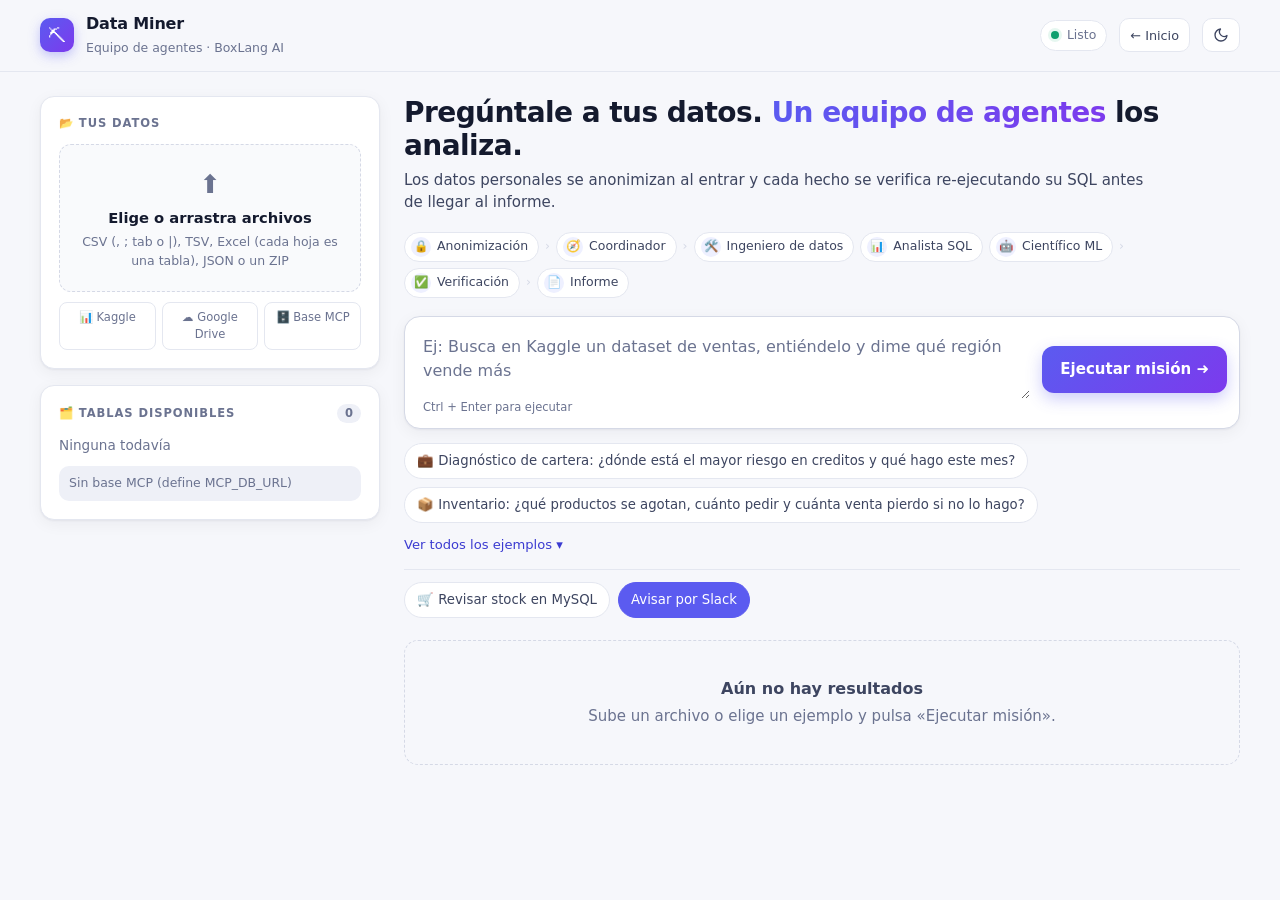
==== data-miner/www/app.html @ e0bf11d0 "Alerta de compras por Slack: tools mysql_* y alerta_stock, boton en la web y tarea diaria" ====
<!doctype html>
<html lang="es">
<head>
<meta charset="utf-8"><meta name="viewport" content="width=device-width,initial-scale=1">
<title>Data Miner · Equipo de agentes</title>
<script>
  // Tema elegido en la landing (o con el botón de aquí); si no hay, sigue al sistema
  (function(){ try { var t = localStorage.getItem('dm-tema'); if (t === 'claro' || t === 'oscuro') document.documentElement.dataset.theme = t; } catch(e){} })();
</script>
<style>
  :root{
    --bg:#f6f7fb;--bg2:#eef0f7;--panel:#ffffff;--panel2:#f9fafc;--line:#e4e7f0;--line2:#d5d9e6;
    --txt:#141a2e;--txt2:#3d4560;--mut:#6b7390;
    --acc:#5b5bf0;--acc2:#7c3aed;--accbg:#eef0ff;--acctx:#3b3bd1;
    --ok:#0f9f6e;--okbg:#e6f7f0;--bad:#d93a3a;--badbg:#fdeceb;--warn:#b7791f;--warnbg:#fdf4e3;
    --priv:#0e7c66;--privbg:#e5f6f1;
    --sh:0 1px 2px rgba(20,26,46,.05),0 4px 16px rgba(20,26,46,.05);
    --r:14px;
  }
  @media (prefers-color-scheme:dark){:root:not([data-theme="claro"]){
    --bg:#0c0f1a;--bg2:#121626;--panel:#151a2b;--panel2:#1a2034;--line:#252c44;--line2:#323a57;
    --txt:#eceff8;--txt2:#c3c9dc;--mut:#8a92ad;
    --acc:#7b7bff;--acc2:#a78bfa;--accbg:#1f2347;--acctx:#b4b6ff;
    --ok:#34d399;--okbg:#0d2e24;--bad:#f87171;--badbg:#3a1618;--warn:#fbbf24;--warnbg:#33270b;
    --priv:#5eead4;--privbg:#0c2b27;
    --sh:0 1px 2px rgba(0,0,0,.3),0 8px 24px rgba(0,0,0,.25);
  }}
  :root[data-theme="oscuro"]{
    --bg:#0c0f1a;--bg2:#121626;--panel:#151a2b;--panel2:#1a2034;--line:#252c44;--line2:#323a57;
    --txt:#eceff8;--txt2:#c3c9dc;--mut:#8a92ad;
    --acc:#7b7bff;--acc2:#a78bfa;--accbg:#1f2347;--acctx:#b4b6ff;
    --ok:#34d399;--okbg:#0d2e24;--bad:#f87171;--badbg:#3a1618;--warn:#fbbf24;--warnbg:#33270b;
    --priv:#5eead4;--privbg:#0c2b27;
    --sh:0 1px 2px rgba(0,0,0,.3),0 8px 24px rgba(0,0,0,.25);
  }
  *{box-sizing:border-box}
  body{margin:0;font:15px/1.5 ui-sans-serif,system-ui,-apple-system,"Segoe UI",Roboto,sans-serif;background:var(--bg);color:var(--txt);-webkit-font-smoothing:antialiased}
  code{font-family:ui-monospace,"Cascadia Code","SF Mono",Consolas,monospace}
  button{font:inherit}

  /* Cabecera */
  header.top{position:sticky;top:0;z-index:5;background:color-mix(in srgb,var(--bg) 85%,transparent);backdrop-filter:blur(10px);border-bottom:1px solid var(--line)}
  header.top .in{max-width:1240px;margin:0 auto;padding:12px 20px;display:flex;align-items:center;gap:12px}
  .logo{width:34px;height:34px;border-radius:10px;display:grid;place-items:center;background:linear-gradient(135deg,var(--acc),var(--acc2));color:#fff;font-size:18px;box-shadow:0 4px 12px rgba(91,91,240,.35)}
  .brand b{display:block;font-size:1rem;letter-spacing:-.01em}
  .brand span{font-size:.78rem;color:var(--mut)}
  .pill{margin-left:auto;display:flex;align-items:center;gap:8px;font-size:.78rem;color:var(--mut);border:1px solid var(--line);background:var(--panel);padding:5px 10px;border-radius:999px}
  .pill i{width:8px;height:8px;border-radius:50%;background:var(--ok);box-shadow:0 0 0 3px var(--okbg)}

  .wrap{max-width:1240px;margin:0 auto;padding:24px 20px 60px;display:grid;grid-template-columns:340px minmax(0,1fr);gap:24px;align-items:start}
  @media (max-width:900px){.wrap{grid-template-columns:1fr;padding:16px}}
  aside{position:sticky;top:76px;display:flex;flex-direction:column;gap:16px}
  @media (max-width:900px){aside{position:static;order:2}}

  .card{background:var(--panel);border:1px solid var(--line);border-radius:var(--r);padding:18px;box-shadow:var(--sh)}
  .card h3{margin:0 0 12px;font-size:.72rem;font-weight:700;text-transform:uppercase;letter-spacing:.08em;color:var(--mut);display:flex;align-items:center;gap:8px}
  .card h3 .n{margin-left:auto;font-weight:600;letter-spacing:0;text-transform:none;color:var(--mut);background:var(--bg2);border-radius:999px;padding:1px 8px}
  .mut{color:var(--mut);font-size:.85rem}

  /* Hero / misión */
  .hero h1{margin:0 0 6px;font-size:1.75rem;line-height:1.2;letter-spacing:-.02em}
  .hero h1 em{font-style:normal;background:linear-gradient(90deg,var(--acc),var(--acc2));-webkit-background-clip:text;background-clip:text;color:transparent}
  .hero p.sub{margin:0 0 18px;color:var(--txt2);max-width:760px}
  .flow{display:flex;flex-wrap:wrap;gap:6px;align-items:center;margin:0 0 18px;padding:0;list-style:none}
  .flow li{display:flex;align-items:center;gap:6px;font-size:.78rem;color:var(--txt2);background:var(--panel);border:1px solid var(--line);border-radius:999px;padding:4px 10px 4px 6px}
  .flow li b{width:20px;height:20px;border-radius:50%;display:grid;place-items:center;background:var(--accbg);font-size:.72rem}
  .flow .sep{border:0;background:none;padding:0;color:var(--line2)}

  .ask{background:var(--panel);border:1px solid var(--line2);border-radius:16px;box-shadow:var(--sh);padding:6px;transition:border-color .15s,box-shadow .15s}
  .ask:focus-within{border-color:var(--acc);box-shadow:0 0 0 4px var(--accbg),var(--sh)}
  .bar{display:flex;gap:6px;align-items:flex-end}
  textarea{flex:1;min-width:0;min-height:76px;padding:12px;border:0;outline:0;background:transparent;color:var(--txt);font:inherit;font-size:1rem;resize:vertical}
  textarea::placeholder{color:var(--mut)}
  #go{margin:6px;padding:12px 18px;border:0;border-radius:12px;background:linear-gradient(135deg,var(--acc),var(--acc2));color:#fff;font-weight:650;cursor:pointer;white-space:nowrap;box-shadow:0 6px 16px rgba(91,91,240,.3);transition:transform .1s,filter .15s}
  #go:hover{filter:brightness(1.07)} #go:active{transform:translateY(1px)}
  #go:disabled{opacity:.6;cursor:wait;filter:none}
  .kbd{font-size:.72rem;color:var(--mut);padding:0 12px 6px}
  @media (max-width:560px){.bar{flex-direction:column;align-items:stretch}}

  .chips{display:flex;flex-wrap:wrap;gap:8px;margin-top:14px}
  .chips button{background:var(--panel);border:1px solid var(--line);color:var(--txt2);padding:7px 12px;border-radius:999px;font-size:.83rem;cursor:pointer;text-align:left;transition:all .15s}
  .chips button:hover{border-color:var(--acc);color:var(--acctx);background:var(--accbg)}
  #ej{max-height:84px;overflow:hidden;transition:max-height .25s}
  #ej.abierto{max-height:800px}
  .more{margin-top:8px;background:none;border:0;color:var(--acctx);font-size:.82rem;cursor:pointer;padding:0}

  /* Subida */
  .up{display:flex;flex-direction:column;align-items:center;gap:4px;text-align:center;padding:20px 12px;border:1.5px dashed var(--line2);border-radius:12px;cursor:pointer;background:var(--panel2);transition:all .15s}
  .up:hover,#drop.over .up{border-color:var(--acc);background:var(--accbg)}
  .up input{display:none}
  .up .ic{font-size:1.6rem}
  .up b{font-size:.92rem}
  .up span{font-size:.78rem;color:var(--mut)}
  .src{display:grid;grid-template-columns:repeat(3,1fr);gap:6px;margin-top:10px}
  .src div{font-size:.72rem;text-align:center;color:var(--mut);border:1px solid var(--line);border-radius:8px;padding:6px 4px;background:var(--panel)}

  /* Tablas */
  #tablas{display:flex;flex-direction:column;gap:6px}
  .tbl{display:flex;align-items:center;gap:10px;padding:8px 10px;border:1px solid var(--line);border-radius:10px;background:var(--panel2);font-size:.82rem}
  .tbl .ti{width:26px;height:26px;flex:none;border-radius:7px;display:grid;place-items:center;background:var(--accbg);font-size:.8rem}
  .tbl .tn{min-width:0;flex:1}
  .tbl b{display:block;color:var(--txt);font-weight:600;overflow:hidden;text-overflow:ellipsis;white-space:nowrap}
  .tbl small{color:var(--mut);font-size:.74rem;display:block;overflow:hidden;text-overflow:ellipsis;white-space:nowrap}
  .tbl .tf{font-variant-numeric:tabular-nums;color:var(--txt2);font-weight:600;font-size:.78rem;white-space:nowrap}
  #mcp{margin-top:10px;font-size:.78rem;padding:8px 10px;border-radius:10px;background:var(--bg2);color:var(--mut);word-break:break-all}

  /* Calidad */
  #calidad{display:flex;flex-direction:column;gap:10px;margin-top:12px}
  #calidad:empty{display:none}
  .q{border:1px solid var(--line);border-radius:12px;padding:12px;background:var(--panel2);font-size:.85rem}
  .qh{display:flex;align-items:center;gap:10px}
  .qh .qn{flex:1;min-width:0} .qh .qn b{display:block;overflow:hidden;text-overflow:ellipsis}
  .qh .qn .mut{font-size:.76rem}
  .ring{width:46px;height:46px;flex:none;border-radius:50%;display:grid;place-items:center}
  .ring span{width:36px;height:36px;border-radius:50%;background:var(--panel2);display:grid;place-items:center;font-weight:700;font-size:.85rem}
  .q ul{margin:10px 0 0;padding:0;list-style:none}
  .q li{margin:6px 0;font-size:.8rem;line-height:1.4}
  .q li i{color:var(--mut);font-style:normal;display:block;margin-top:2px}
  .sev{display:inline-block;font-size:.62rem;font-weight:700;padding:1px 6px;border-radius:5px;margin-right:6px;letter-spacing:.03em;vertical-align:1px}
  .alta{background:var(--badbg);color:var(--bad)} .media{background:var(--warnbg);color:var(--warn)} .baja{background:var(--bg2);color:var(--mut)}
  .anon{margin:8px 0 2px;padding:8px 10px;border-radius:10px;background:var(--privbg);color:var(--priv);font-size:.8rem}
  .anon code{font-size:.78rem;font-weight:600}
  .alerta{margin-top:14px;padding-top:12px;border-top:1px solid var(--line)}
  .alerta-btns{display:flex;flex-wrap:wrap;gap:8px}
  .abtn{background:var(--panel);border:1px solid var(--line);color:var(--txt2);padding:7px 12px;border-radius:999px;font-size:.83rem;cursor:pointer}
  .abtn:hover{border-color:var(--acc);color:var(--acctx);background:var(--accbg)}
  .abtn.pri{background:var(--acc);border-color:var(--acc);color:#fff}
  #salidaAlerta{margin:10px 0 0;padding:10px 12px;border-radius:10px;background:var(--panel2);border:1px solid var(--line);color:var(--txt2);font-size:.8rem;white-space:pre-wrap;max-height:320px;overflow:auto}
  .norm{margin:10px 0 2px;padding:8px 10px;border-radius:10px;background:var(--accbg);color:var(--acctx);font-size:.8rem}
  .norm ul{margin:6px 0 0}.norm li{color:var(--txt2)}

  /* Resultados */
  #out{display:flex;flex-direction:column;gap:16px;margin-top:22px}
  #out:empty{display:none}
  #out{scroll-margin-top:84px}
  .resp-card{background:linear-gradient(135deg,var(--accbg),var(--panel) 70%)}
  .resp{font-size:1.08rem;line-height:1.6;color:var(--txt)}
  .stats{display:grid;grid-template-columns:repeat(4,1fr);gap:10px}
  @media (max-width:640px){.stats{grid-template-columns:repeat(2,1fr)}}
  .stat{background:var(--panel);border:1px solid var(--line);border-radius:12px;padding:12px 14px;box-shadow:var(--sh)}
  .stat b{display:block;font-size:1.5rem;line-height:1.1;font-variant-numeric:tabular-nums}
  .stat span{font-size:.75rem;color:var(--mut)}
  .stat.ok b{color:var(--ok)} .stat.bad b{color:var(--bad)} .stat.it b{color:var(--warn)}

  .hecho{border:1px solid var(--line);border-left:4px solid var(--ok);border-radius:10px;padding:10px 12px;margin:0 0 10px;background:var(--panel2)}
  .hecho.bad{border-left-color:var(--bad)}
  .hecho code{display:block;color:var(--mut);font-size:.76rem;margin-top:8px;white-space:pre-wrap;word-break:break-word;background:var(--bg2);border-radius:8px;padding:8px 10px}
  .interp{border:1px solid var(--line);border-left:4px solid var(--warn);border-radius:10px;padding:10px 12px;margin:0 0 10px;background:var(--panel2)}
  .tag{display:inline-block;font-size:.64rem;font-weight:700;padding:2px 7px;border-radius:6px;margin-right:8px;letter-spacing:.04em;vertical-align:1px}
  .tag.ok{background:var(--okbg);color:var(--ok)} .tag.no{background:var(--badbg);color:var(--bad)} .tag.it{background:var(--warnbg);color:var(--warn)}
  .ejec{border-color:var(--acc)}
  .accion{display:flex;gap:12px;align-items:flex-start;border:1px solid var(--line);border-radius:12px;padding:12px;margin:0 0 10px;background:var(--panel2)}
  .accion .num{flex:none;width:26px;height:26px;border-radius:50%;display:grid;place-items:center;background:var(--acc);color:#fff;font-weight:700;font-size:.8rem}
  .accion .txt{flex:1;min-width:0}.accion .txt p{margin:4px 0 6px;color:var(--mut);font-size:.84rem}
  .accion .tag:not(.ok):not(.no){background:var(--accbg);color:var(--acctx)}
  .accion .usd{flex:none;text-align:right;font-size:1.2rem;font-weight:700;color:var(--acctx);font-variant-numeric:tabular-nums}
  .accion .usd small{display:block;font-size:.66rem;font-weight:400;color:var(--mut)}
  @media (max-width:560px){.accion{flex-wrap:wrap}.accion .usd{width:100%;text-align:left}}

  .trace{max-height:420px;overflow:auto}
  .step{display:flex;gap:12px;padding:8px 0;font-size:.82rem;position:relative}
  .step .ico{width:28px;height:28px;flex:none;border-radius:8px;display:grid;place-items:center;background:var(--bg2);font-size:.85rem;position:relative;z-index:1}
  .step:not(:last-child)::before{content:"";position:absolute;left:13.5px;top:36px;bottom:-8px;width:1px;background:var(--line)}
  .step>div:last-child{min-width:0;flex:1}
  .step code{color:var(--txt2);white-space:pre-wrap;word-break:break-word;font-size:.78rem}
  details summary{cursor:pointer;list-style:none} details summary::-webkit-details-marker{display:none}
  details summary h3{margin:0}
  details summary h3::before{content:"▾";transition:transform .15s}
  details:not([open]) summary h3::before{transform:rotate(-90deg)}
  details[open] summary{margin-bottom:12px}

  .rep-actions{display:flex;flex-wrap:wrap;gap:8px;margin-bottom:12px}
  a.btn{display:inline-flex;align-items:center;gap:6px;padding:8px 14px;border-radius:10px;background:var(--acc);color:#fff;text-decoration:none;font-size:.84rem;font-weight:600}
  a.btn.ghost{background:transparent;color:var(--acctx);border:1px solid var(--line2)}
  iframe{width:100%;height:900px;border:1px solid var(--line);border-radius:12px;background:#fff}

  .msg{display:flex;align-items:center;gap:12px}
  .spin{width:22px;height:22px;flex:none;border-radius:50%;border:3px solid var(--accbg);border-top-color:var(--acc);animation:sp .8s linear infinite}
  @keyframes sp{to{transform:rotate(360deg)}}
  .err{border-color:var(--bad);background:var(--badbg);color:var(--bad)}
  .vacio{text-align:center;padding:36px 18px;color:var(--mut);border:1.5px dashed var(--line2);border-radius:var(--r);margin-top:22px}
  .vacio b{display:block;color:var(--txt2);font-size:1rem;margin-bottom:4px}

  /* Volver a la landing y botón de tema */
  .navbtn{display:grid;place-items:center;height:34px;min-width:34px;padding:0 10px;border-radius:10px;border:1px solid var(--line);background:var(--panel);color:var(--txt2);font-size:.8rem;text-decoration:none;cursor:pointer}
  .navbtn:hover{border-color:var(--acc);color:var(--acctx)}
  .navbtn svg{width:16px;height:16px}
  .navbtn .sol{display:none}
  :root[data-theme="oscuro"] .navbtn .sol{display:block} :root[data-theme="oscuro"] .navbtn .luna{display:none}
  @media (prefers-color-scheme:dark){:root:not([data-theme="claro"]) .navbtn .sol{display:block} :root:not([data-theme="claro"]) .navbtn .luna{display:none}}
  @media (max-width:560px){.navbtn.txt{display:none}}
</style>
</head>
<body>
<header class="top"><div class="in">
  <a href="index.html" style="display:contents;color:inherit;text-decoration:none"><div class="logo">⛏</div>
  <div class="brand"><b>Data Miner</b><span>Equipo de agentes · BoxLang AI</span></div></a>
  <div class="pill"><i></i><span id="estado">Listo</span></div>
  <a class="navbtn txt" href="index.html">← Inicio</a>
  <button class="navbtn" id="tema" type="button" aria-label="Cambiar entre modo claro y oscuro" title="Cambiar tema">
    <svg class="luna" viewBox="0 0 24 24" fill="none" stroke="currentColor" stroke-width="2" stroke-linecap="round" stroke-linejoin="round"><path d="M21 12.8A9 9 0 1 1 11.2 3a7 7 0 0 0 9.8 9.8z"/></svg>
    <svg class="sol" viewBox="0 0 24 24" fill="none" stroke="currentColor" stroke-width="2" stroke-linecap="round"><circle cx="12" cy="12" r="4"/><path d="M12 2v2M12 20v2M4.9 4.9l1.4 1.4M17.7 17.7l1.4 1.4M2 12h2M20 12h2M4.9 19.1l1.4-1.4M17.7 6.3l1.4-1.4"/></svg>
  </button>
</div></header>

<div class="wrap">
  <aside>
    <div class="card" id="drop"><h3>📂 Tus datos</h3>
      <label class="up"><input type="file" id="archivos" multiple accept=".csv,.tsv,.txt,.xlsx,.xlsm,.xls,.json,.zip">
        <span class="ic">⬆️</span><b>Elige o arrastra archivos</b>
        <span>CSV (, ; tab o |), TSV, Excel (cada hoja es una tabla), JSON o un ZIP</span></label>
      <div class="src"><div>📊 Kaggle</div><div>☁️ Google Drive</div><div>🗄️ Base MCP</div></div>
      <div id="calidad"></div>
    </div>
    <div class="card"><h3>🗂️ Tablas disponibles <span class="n" id="ntablas">0</span></h3>
      <div id="tablas" class="mut">Cargando…</div><div id="mcp"></div></div>
  </aside>

  <main>
    <section class="hero">
      <h1>Pregúntale a tus datos. <em>Un equipo de agentes</em> los analiza.</h1>
      <p class="sub">Los datos personales se anonimizan al entrar y cada hecho se verifica re-ejecutando su SQL antes de llegar al informe.</p>
      <ol class="flow">
        <li><b>🔒</b>Anonimización</li><li class="sep">›</li>
        <li><b>🧭</b>Coordinador</li><li class="sep">›</li>
        <li><b>🛠️</b>Ingeniero de datos</li><li><b>📊</b>Analista SQL</li><li><b>🤖</b>Científico ML</li><li class="sep">›</li>
        <li><b>✅</b>Verificación</li><li class="sep">›</li>
        <li><b>📄</b>Informe</li>
      </ol>
      <div class="ask">
        <div class="bar">
          <textarea id="q" placeholder="Ej: Busca en Kaggle un dataset de ventas, entiéndelo y dime qué región vende más"></textarea>
          <button id="go">Ejecutar misión ➜</button>
        </div>
        <div class="kbd">Ctrl + Enter para ejecutar</div>
      </div>
      <div class="chips" id="ej">
        <button>💼 Diagnóstico de cartera: ¿dónde está el mayor riesgo en creditos y qué hago este mes?</button>
        <button>📦 Inventario: ¿qué productos se agotan, cuánto pedir y cuánta venta pierdo si no lo hago?</button>
        <button>📈 Ventas: ¿qué oportunidades y clientes priorizo esta semana y cuánto puedo ganar?</button>
        <button>👥 Clientes: ¿qué segmento compra más y cuáles clientes debo recuperar? Une clientes_sv_clientes y clientes_sv_compras</button>
        <button>Perfila los datos cargados y dame los 3 hallazgos más importantes</button>
        <button>Revisa la calidad de los datos, límpialos y dime cómo recolectarlos mejor</button>
        <button>Propón el esquema SQL para llevar estas tablas a una base de datos</button>
        <button>¿Qué productos se van a agotar y cuánto debo pedir?</button>
        <button>¿Qué oportunidades de venta debo priorizar esta semana?</button>
        <button>¿Qué segmento de clientes compra más? Une clientes_sv_clientes y clientes_sv_compras</button>
        <button>¿Qué departamento tiene más mora en creditos?</button>
        <button>Explora la base de datos MCP y dime qué tablas tiene y qué insight encuentras</button>
        <button>Calcula correlaciones (Pearson y Spearman) y la covarianza de creditos y grafica las más fuertes</button>
        <button>Predice impago con Random Forest y compáralo con regresión logística y un árbol</button>
        <button>Compara regresión lineal, ridge, lasso y polinomial para predecir monto_credito</button>
        <button>Calcula retorno, volatilidad, Sharpe, drawdown y VaR de la tabla precios (columna precio, fecha)</button>
        <button>Descarga https://docs.google.com/spreadsheets/d/TU_ID/edit y resúmelo</button>
      </div>
      <button class="more" id="masEj">Ver todos los ejemplos ▾</button>
      <div class="alerta">
        <div class="alerta-btns">
          <button type="button" class="abtn" id="btnAlertaVer">🛒 Revisar stock en MySQL</button>
          <button type="button" class="abtn pri" id="btnAlerta">Avisar por Slack</button>
        </div>
        <pre id="salidaAlerta" hidden></pre>
      </div>
    </section>
    <div class="vacio" id="vacio"><b>Aún no hay resultados</b>Sube un archivo o elige un ejemplo y pulsa «Ejecutar misión».</div>
    <div id="out"></div>
  </main>
</div>
<script>
document.getElementById('tema').addEventListener('click', () => {
  const r = document.documentElement;
  const oscuroAhora = r.dataset.theme ? r.dataset.theme === 'oscuro' : matchMedia('(prefers-color-scheme: dark)').matches;
  r.dataset.theme = oscuroAhora ? 'claro' : 'oscuro';
  try { localStorage.setItem('dm-tema', r.dataset.theme); } catch (e) {}
});
const $ = s => document.querySelector(s);
const esc = s => String(s ?? '').replace(/[&<>"]/g, c => ({'&':'&amp;','<':'&lt;','>':'&gt;','"':'&quot;'}[c]));
const icono = e => e.sql.startsWith('anonimizar') ? '🔒' : e.sql.startsWith('descarga') ? '📥' : e.sql.startsWith('perfilar') ? '🔬' : /^(ml|entrenar|comparar|predecir)/i.test(e.sql) ? '🤖' : /^stock\./i.test(e.sql) ? '📦' : /^ventas\./i.test(e.sql) ? '🎯' : /^(estad|correl|covar|describ|finanz)/i.test(e.sql) ? '📈' : /^(calidad|limpiar|esquema|fuga|consejos)/i.test(e.sql) ? '🛠️' : e.fuente === 'mcp' ? '🗄️' : '📊';
const icoFuente = f => /mcp/i.test(f) ? '🗄️' : /kaggle/i.test(f) ? '📊' : /drive|google/i.test(f) ? '☁️' : /subida/i.test(f) ? '⬆️' : '📄';
const num = n => typeof n === 'number' ? n.toLocaleString('es') : esc(n);
const estado = t => $('#estado').textContent = t;
let proveedor = '';

let lastMcp = '';
function tablas(d) {
  lastMcp = d.mcp || lastMcp;
  const ts = d.tablas || [];
  $('#ntablas').textContent = ts.length;
  $('#tablas').innerHTML = ts.map(t => `<div class="tbl"><div class="ti">${icoFuente(t.fuente)}</div>
      <div class="tn"><b title="${esc(t.tabla)}">${esc(t.tabla)}</b><small title="${esc(t.fuente)}">${esc(t.fuente)}</small></div>
      <div class="tf">${num(t.filas)} filas</div></div>`).join('') || '<span class="mut">Ninguna todavía</span>';
  $('#mcp').innerHTML = lastMcp ? `🗄️ Base remota vía MCP: <b>${esc(lastMcp)}</b>` : 'Sin base MCP (define MCP_DB_URL)';
}
fetch('api/mision.bxm').then(r => r.json()).then(d => { tablas(d); if (d.provider) { proveedor = 'IA: ' + d.provider; estado(proveedor); } }).catch(() => tablas({}));

function render(d) {
  $('#vacio').style.display = 'none';
  if (d.error) { $('#out').innerHTML = `<div class="card err">⚠️ ${esc(d.error)}</div>`; return; }
  tablas(d);
  const H = d.hechos || [], I = d.interpretaciones || [], E = d.evidencia || [];
  const ver = H.filter(h => h.verificado).length;
  const hechos = H.map(h => `<div class="hecho ${h.verificado ? '' : 'bad'}">
      <span class="tag ${h.verificado ? 'ok' : 'no'}">${h.verificado ? '✓ VERIFICADO' : '✗ NO VERIFICADO'}</span>${esc(h.afirmacion)}
      <code>[${esc(h.origen || 'csv')}] ${esc(h.sql)}${h.verificado ? '' : '\n→ ' + esc(h.nota)}</code></div>`).join('');
  const interp = I.map(i => `<div class="interp"><span class="tag it">INTERPRETACIÓN</span>${esc(i)}</div>`).join('');
  const pasos = E.map(e => `<div class="step"><div class="ico">${icono(e)}</div><div><code>${esc(e.sql)}</code>
      <div class="mut">${e.error ? '⚠️ ' + esc(e.error) : (e.filas !== '' ? e.filas + ' filas' : '')}</div></div></div>`).join('');
  const next = (d.siguientes_preguntas || []).map(q => `<button>${esc(q)}</button>`).join('');
  // Resumen ejecutivo: hasta 3 acciones con su impacto en dólares
  const usd = v => Number(v) > 0 ? '$' + Math.round(Number(v)).toLocaleString('en-US') : '—';
  const A = (d.acciones || []).slice(0, 3), total = A.reduce((s, a) => s + (Number(a.impacto_usd) || 0), 0);
  const ejec = A.length ? `<div class="card ejec"><h3>🎯 Resumen ejecutivo · qué hacer <span class="n">${usd(total)} de impacto estimado</span></h3>
    ${A.map((a, i) => `<div class="accion ${a.verificado ? '' : 'bad'}"><span class="num">${i + 1}</span>
      <div class="txt"><b>${esc(a.accion)}</b><p>${esc(a.calculo || '')}</p>
      <span class="tag ${a.verificado ? 'ok' : 'no'}">${a.verificado ? '✓ CIFRA VERIFICADA' : '✗ CIFRA SIN VERIFICAR'}</span>${a.plazo ? ` <span class="tag">${esc(a.plazo)}</span>` : ''}</div>
      <div class="usd">${usd(a.impacto_usd)}<small>impacto estimado</small></div></div>`).join('')}</div>` : '';
  $('#out').innerHTML = `
    <div class="card resp-card"><h3>💬 Respuesta · ${esc(d.provider)}${d.formato ? " · " + esc(d.formato) : ""}</h3><div class="resp">${esc(d.respuesta)}</div></div>
    ${ejec}
    <div class="stats">
      <div class="stat ok"><b>${ver}</b><span>hechos verificados</span></div>
      <div class="stat ${H.length - ver ? 'bad' : ''}"><b>${H.length - ver}</b><span>no verificados</span></div>
      <div class="stat it"><b>${I.length}</b><span>interpretaciones</span></div>
      <div class="stat"><b>${E.length}</b><span>acciones del equipo</span></div>
    </div>
    ${(d.anonimizacion || []).length ? `<div class="card"><h3>🔒 Privacidad</h3><div class="anon">La IA trabajó con datos anonimizados: ${d.anonimizacion.map(a => `<code>${esc(a.tabla)}.${esc(a.columna)}</code> (${esc(a.tipo)})`).join(', ')}</div></div>` : ''}
    <div class="card"><h3>🧾 Hechos vs interpretaciones</h3>${hechos || '<span class="mut">Sin hechos</span>'}${interp}</div>
    ${(d.graficos || []).length || A.length ? `<div class="card"><h3>📄 Informe ejecutivo${(d.graficos || []).length ? ` con ${d.graficos.length} gráficas` : ''}</h3>
      <div class="rep-actions"><a class="btn" href="api/informe.bxm?descargar=1">⬇️ Descargar informe</a><a class="btn ghost" href="api/informe.bxm" target="_blank">↗ Abrir en otra pestaña</a></div>
      <iframe src="api/informe.bxm?t=${Date.now()}"></iframe></div>` : ''}
    <details class="card"><summary><h3>🧭 Traza del equipo <span class="n">${E.length} acciones</span></h3></summary><div class="trace">${pasos || '<span class="mut">Ninguna</span>'}</div></details>
    ${next ? `<div class="card"><h3>➜ Siguientes pasos</h3><div class="chips" id="next" style="margin:0">${next}</div></div>` : ''}`;
  document.querySelectorAll('#next button').forEach(b => b.onclick = () => { $('#q').value = b.textContent; run(); });
  $('#out').scrollIntoView({ behavior: 'smooth', block: 'start' });
}

function calidad(r) {
  if (r.error) { $('#calidad').innerHTML = `<div class="q err">⚠️ ${esc(r.error)}</div>`; return; }
  const err = (r.errores || []).map(e => `<div class="q err">⚠️ ${esc(e)}</div>`).join('');
  $('#calidad').innerHTML = err + (r.calidad || []).map(c => {
    const o = c.origen || {}, det = [o.formato, o.hoja && 'hoja ' + o.hoja, o.separador && 'separador ' + o.separador, o.comaDecimal && 'coma decimal'].filter(Boolean).join(' · ');
    const col = c.puntaje >= 85 ? 'var(--ok)' : c.puntaje >= 60 ? 'var(--warn)' : 'var(--bad)';
    return `<div class="q"><div class="qh"><div class="ring" style="background:conic-gradient(${col} ${+c.puntaje || 0}%,var(--line) 0)"><span style="color:${col}">${c.puntaje}</span></div>
      <div class="qn"><b>${esc(c.tabla)}</b><span class="mut">${num(c.filas)} filas · calidad ${esc(c.nivel)}${det ? ' · ' + esc(det) : ''}</span></div></div>
      ${(c.anonimizacion || []).length ? `<div class="anon">🔒 Anonimizado antes de que lo vea la IA: ${c.anonimizacion.map(a => `<code>${esc(a.columna)}</code> (${esc(a.tipo)} → ${esc(a.metodo)})`).join(', ')}</div>` : (r.anonimiza ? '<div class="anon">🔒 Sin datos personales detectados</div>' : '')}
      <ul>${c.problemas.slice(0, 6).map(p => `<li><span class="sev ${p.severidad}">${p.severidad.toUpperCase()}</span><b>${esc(p.columna)}</b>: ${esc(p.problema)} — ${esc(p.detalle)}<i>💡 ${esc(p.recomendacion)}</i></li>`).join('')}</ul>
      ${c.problemas.length > 6 ? `<span class="mut">+${c.problemas.length - 6} más</span>` : ''}
      ${c.normalizacion ? `<div class="norm"><b>🧩 Normalización: ${esc(c.normalizacion.nivel)}</b>${c.normalizacion.clave ? ` · clave ${esc(c.normalizacion.clave)}` : ''} · redundancia ${esc(c.normalizacion.redundancia_pct)}%
        ${(c.normalizacion.hallazgos || []).length ? `<ul>${c.normalizacion.hallazgos.slice(0, 4).map(h => `<li><span class="sev media">${esc(h.forma)}</span><b>${esc(h.columna)}</b>: ${esc(h.problema)}</li>`).join('')}</ul>` : ''}</div>` : ''}</div>`;
  }).join('') + (r.partidas || []).map(p => `<div class="q msg">🧩 Parecen la misma tabla partida: <b>${esc((p.tablas || []).join(' + '))}</b> (${esc(p.columnas_en_comun_pct)}% de columnas en común)</div>`).join('');
  tablas({ tablas: r.catalogo, mcp: lastMcp });
  if ((r.tablas || []).length) $('#q').value = `Revisa la calidad de ${r.tablas.join(', ')}, límpialas si hace falta, analízalas y dime cómo recolectar mejor estos datos`;
}
async function subir(files) {
  if (!files.length) return;
  const fd = new FormData(); [...files].forEach(f => fd.append('archivo', f, f.name));
  $('#calidad').innerHTML = '<div class="q msg"><div class="spin"></div>Cargando y revisando calidad…</div>';
  try { calidad(await (await fetch('api/subir.bxm', { method: 'POST', body: fd })).json()); }
  catch (e) { calidad({ error: e.message }); }
}
$('#archivos').onchange = e => subir(e.target.files);
const drop = $('#drop');
['dragover', 'dragenter'].forEach(t => drop.addEventListener(t, e => { e.preventDefault(); drop.classList.add('over'); }));
['dragleave', 'drop'].forEach(t => drop.addEventListener(t, e => { e.preventDefault(); drop.classList.remove('over'); }));
drop.addEventListener('drop', e => subir(e.dataTransfer.files));

async function run() {
  const pedido = $('#q').value.trim(); if (!pedido) return;
  $('#go').disabled = true; estado('Trabajando…');
  $('#vacio').style.display = 'none';
  $('#out').innerHTML = '<div class="card msg"><div class="spin"></div><div><b>El equipo está trabajando…</b><div class="mut">datos → análisis → ML → verificación</div></div></div>';
  try {
    const r = await fetch('api/mision.bxm', { method: 'POST', headers: { 'Content-Type': 'application/json' }, body: JSON.stringify({ pedido }) });
    render(await r.json());
  } catch (e) { render({ error: e.message }); }
  $('#go').disabled = false; estado(proveedor || 'Listo');
}
$('#go').onclick = run;
$('#q').addEventListener('keydown', e => { if (e.key === 'Enter' && (e.ctrlKey || e.metaKey)) run(); });
document.querySelectorAll('#ej button').forEach(b => b.onclick = () => { $('#q').value = b.textContent; $('#q').focus(); });
// Alerta de compras (sin IA): lee MySQL, calcula el pronóstico y, con enviar=1, avisa por Slack
async function alertaStock(enviar) {
  const out = $('#salidaAlerta'); out.hidden = false; out.textContent = 'Calculando…';
  try {
    const r = await (await fetch('api/alerta-stock.bxm' + (enviar ? '?enviar=1' : ''))).json();
    out.textContent = r.ok ? r.texto.replace(/\*/g, '') + (enviar ? '\n\nSlack: ' + (r.slack?.motivo || '') : '') + '\n' + (r.mysql || '')
      : '⚠️ ' + (r.error || 'Error') + '\nConfigura MYSQL_* y SLACK_WEBHOOK_URL en config.local.bat';
  } catch (e) { out.textContent = '⚠️ ' + e.message; }
}
$('#btnAlertaVer').onclick = () => alertaStock(false);
$('#btnAlerta').onclick = () => alertaStock(true);
$('#masEj').onclick = () => { const a = $('#ej').classList.toggle('abierto'); $('#masEj').textContent = a ? 'Ver menos ▴' : 'Ver todos los ejemplos ▾'; };
</script>
</body>
</html>
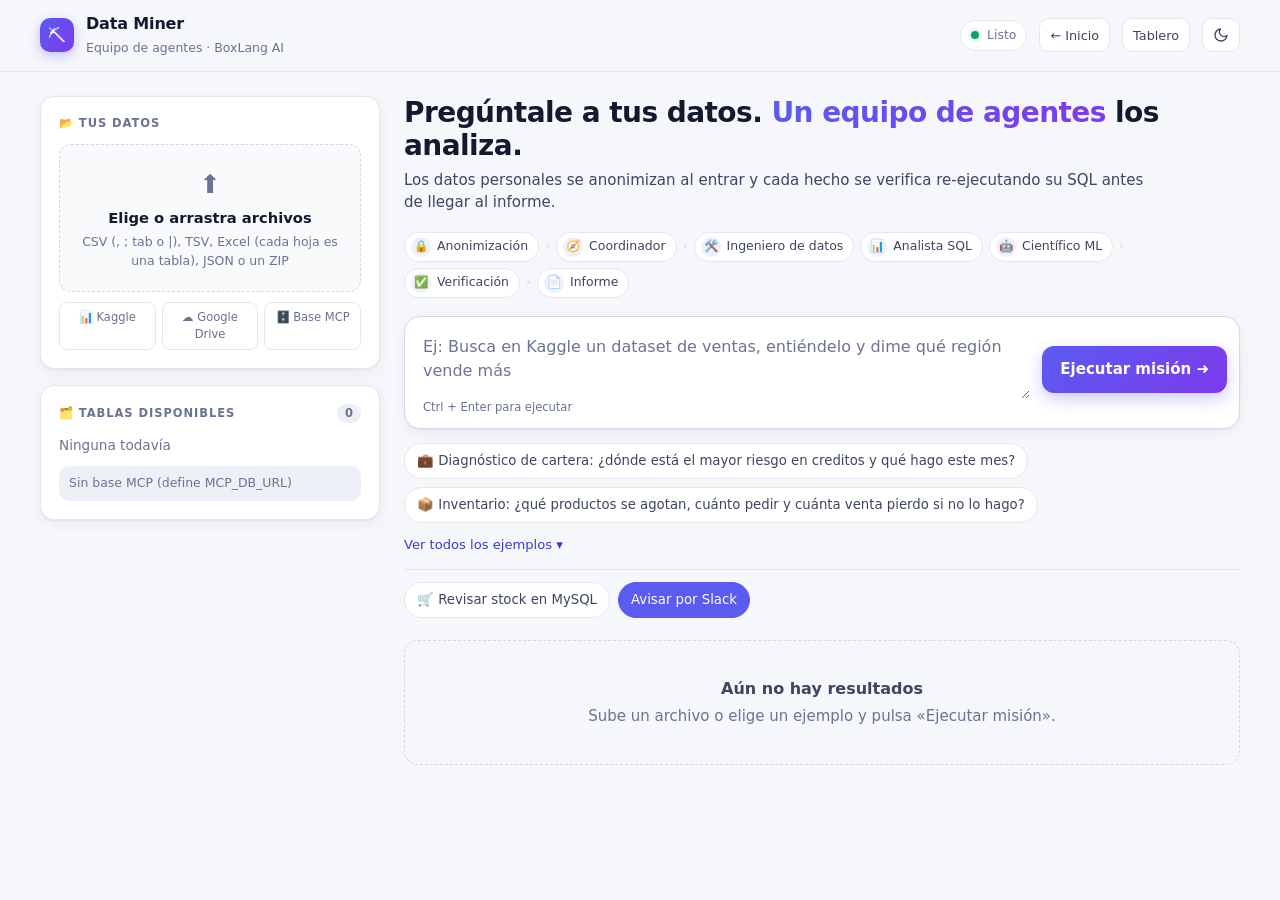
==== commit 032e38d0: "Tablero de inventario conectado a MySQL y al agente (tablero.html)" ====
--- a/data-miner/www/app.html
+++ b/data-miner/www/app.html
@@ -197,6 +197,7 @@
   <div class="brand"><b>Data Miner</b><span>Equipo de agentes · BoxLang AI</span></div></a>
   <div class="pill"><i></i><span id="estado">Listo</span></div>
   <a class="navbtn txt" href="index.html">← Inicio</a>
+  <a class="navbtn txt" href="tablero.html">Tablero</a>
   <button class="navbtn" id="tema" type="button" aria-label="Cambiar entre modo claro y oscuro" title="Cambiar tema">
     <svg class="luna" viewBox="0 0 24 24" fill="none" stroke="currentColor" stroke-width="2" stroke-linecap="round" stroke-linejoin="round"><path d="M21 12.8A9 9 0 1 1 11.2 3a7 7 0 0 0 9.8 9.8z"/></svg>
     <svg class="sol" viewBox="0 0 24 24" fill="none" stroke="currentColor" stroke-width="2" stroke-linecap="round"><circle cx="12" cy="12" r="4"/><path d="M12 2v2M12 20v2M4.9 4.9l1.4 1.4M17.7 17.7l1.4 1.4M2 12h2M20 12h2M4.9 19.1l1.4-1.4M17.7 6.3l1.4-1.4"/></svg>
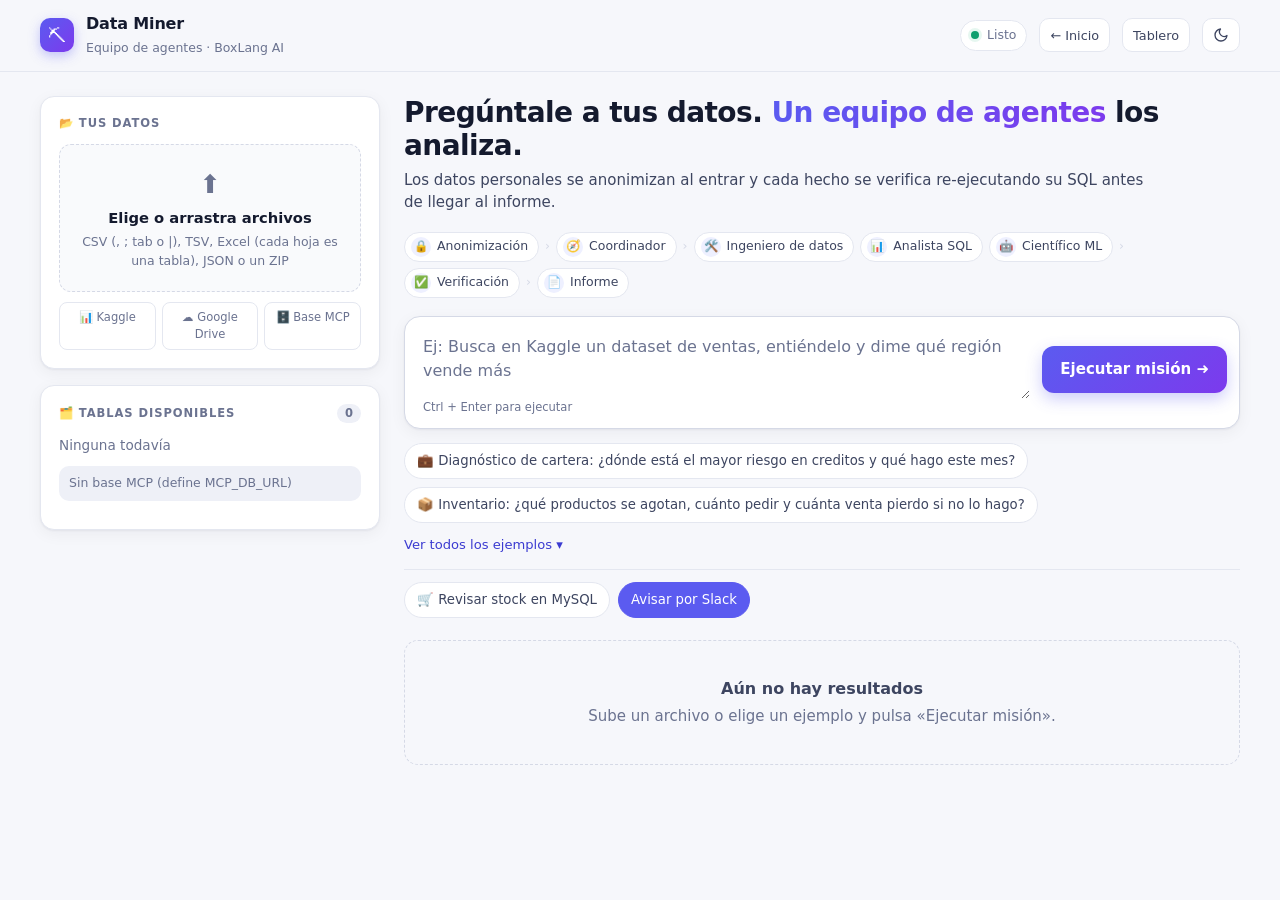
==== commit 4403db2c: "Tablas de ejemplo solo en modo demo; botones para quitarlas o empezar de cero; subir datos nuevos re" ====
--- a/data-miner/www/app.html
+++ b/data-miner/www/app.html
@@ -214,7 +214,7 @@
       <div id="calidad"></div>
     </div>
     <div class="card"><h3>🗂️ Tablas disponibles <span class="n" id="ntablas">0</span></h3>
-      <div id="tablas" class="mut">Cargando…</div><div id="mcp"></div></div>
+      <div id="tablas" class="mut">Cargando…</div><div id="mcp"></div><div id="limpiar" class="alerta-btns" style="margin-top:10px"></div></div>
   </aside>
 
   <main>
@@ -291,6 +291,15 @@
       <div class="tn"><b title="${esc(t.tabla)}">${esc(t.tabla)}</b><small title="${esc(t.fuente)}">${esc(t.fuente)}</small></div>
       <div class="tf">${num(t.filas)} filas</div></div>`).join('') || '<span class="mut">Ninguna todavía</span>';
   $('#mcp').innerHTML = lastMcp ? `🗄️ Base remota vía MCP: <b>${esc(lastMcp)}</b>` : 'Sin base MCP (define MCP_DB_URL)';
+  // Limpiar contexto: quitar las tablas de ejemplo o empezar de cero (tablas + memoria del equipo)
+  const hayEjemplos = ts.some(t => t.ejemplo);
+  $('#limpiar').innerHTML = (hayEjemplos ? '<button type="button" class="abtn" data-l="quitarEjemplos=1">Quitar tablas de ejemplo</button>' : '')
+    + (ts.length ? '<button type="button" class="abtn" data-l="reset=1&ejemplos=0">🧹 Empezar de cero</button>' : '');
+  document.querySelectorAll('#limpiar button').forEach(b => b.onclick = async () => {
+    if (b.dataset.l.startsWith('reset') && !confirm('Se borran todas las tablas cargadas y la memoria del equipo. ¿Seguir?')) return;
+    tablas(await (await fetch('api/mision.bxm?' + b.dataset.l)).json());
+    $('#out').innerHTML = ''; $('#vacio').style.display = '';
+  });
 }
 fetch('api/mision.bxm').then(r => r.json()).then(d => { tablas(d); if (d.provider) { proveedor = 'IA: ' + d.provider; estado(proveedor); } }).catch(() => tablas({}));
 
@@ -313,10 +322,10 @@
   const ejec = A.length ? `<div class="card ejec"><h3>🎯 Resumen ejecutivo · qué hacer <span class="n">${usd(total)} de impacto estimado</span></h3>
     ${A.map((a, i) => `<div class="accion ${a.verificado ? '' : 'bad'}"><span class="num">${i + 1}</span>
       <div class="txt"><b>${esc(a.accion)}</b><p>${esc(a.calculo || '')}</p>
-      <span class="tag ${a.verificado ? 'ok' : 'no'}">${a.verificado ? '✓ CIFRA VERIFICADA' : '✗ CIFRA SIN VERIFICAR'}</span>${a.plazo ? ` <span class="tag">${esc(a.plazo)}</span>` : ''}</div>
+      <span class="tag ${a.verificado ? 'ok' : 'no'}">${a.verificado ? '✓ CIFRA BASE VERIFICADA' : '✗ CIFRA BASE SIN VERIFICAR'}</span>${a.plazo ? ` <span class="tag">${esc(a.plazo)}</span>` : ''}</div>
       <div class="usd">${usd(a.impacto_usd)}<small>impacto estimado</small></div></div>`).join('')}</div>` : '';
   $('#out').innerHTML = `
-    <div class="card resp-card"><h3>💬 Respuesta · ${esc(d.provider)}${d.formato ? " · " + esc(d.formato) : ""}</h3><div class="resp">${esc(d.respuesta)}</div></div>
+    <div class="card resp-card"><h3>💬 Respuesta · ${esc(d.provider)}${d.formato ? " · " + esc(d.formato) : ""}</h3><div class="resp">${esc(d.respuesta)}</div></div>${d.advertencia ? `<div class="card err">⚠️ ${esc(d.advertencia)}</div>` : ''}
     ${ejec}
     <div class="stats">
       <div class="stat ok"><b>${ver}</b><span>hechos verificados</span></div>
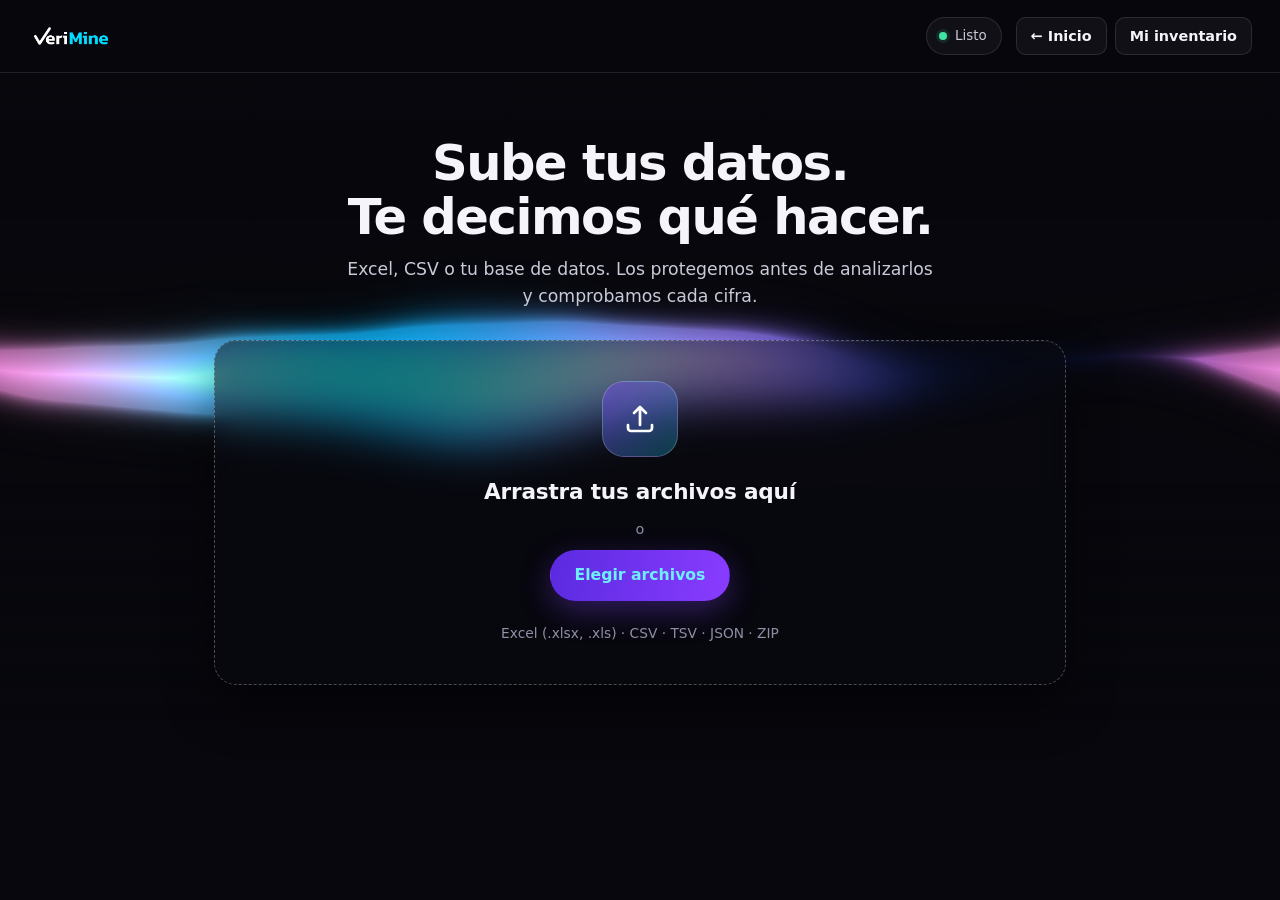
==== commit 69d7544a: "Frontend interno VeriMine: agente en 3 pasos, resultados con placa de sonar y chat con el equipo - a" ====
--- a/data-miner/www/app.html
+++ b/data-miner/www/app.html
@@ -2,404 +2,618 @@
 <html lang="es">
 <head>
 <meta charset="utf-8"><meta name="viewport" content="width=device-width,initial-scale=1">
-<title>Data Miner · Equipo de agentes</title>
-<script>
-  // Tema elegido en la landing (o con el botón de aquí); si no hay, sigue al sistema
-  (function(){ try { var t = localStorage.getItem('dm-tema'); if (t === 'claro' || t === 'oscuro') document.documentElement.dataset.theme = t; } catch(e){} })();
-</script>
+<title>VeriMine · Agente</title>
+<meta name="description" content="Sube tus datos, pregunta en español y recibe decisiones con cada cifra verificada contra su SQL.">
+<link rel="icon" href="img/verimine.png">
+<link rel="stylesheet" href="css/verimine.css">
 <style>
-  :root{
-    --bg:#f6f7fb;--bg2:#eef0f7;--panel:#ffffff;--panel2:#f9fafc;--line:#e4e7f0;--line2:#d5d9e6;
-    --txt:#141a2e;--txt2:#3d4560;--mut:#6b7390;
-    --acc:#5b5bf0;--acc2:#7c3aed;--accbg:#eef0ff;--acctx:#3b3bd1;
-    --ok:#0f9f6e;--okbg:#e6f7f0;--bad:#d93a3a;--badbg:#fdeceb;--warn:#b7791f;--warnbg:#fdf4e3;
-    --priv:#0e7c66;--privbg:#e5f6f1;
-    --sh:0 1px 2px rgba(20,26,46,.05),0 4px 16px rgba(20,26,46,.05);
-    --r:14px;
-  }
-  @media (prefers-color-scheme:dark){:root:not([data-theme="claro"]){
-    --bg:#0c0f1a;--bg2:#121626;--panel:#151a2b;--panel2:#1a2034;--line:#252c44;--line2:#323a57;
-    --txt:#eceff8;--txt2:#c3c9dc;--mut:#8a92ad;
-    --acc:#7b7bff;--acc2:#a78bfa;--accbg:#1f2347;--acctx:#b4b6ff;
-    --ok:#34d399;--okbg:#0d2e24;--bad:#f87171;--badbg:#3a1618;--warn:#fbbf24;--warnbg:#33270b;
-    --priv:#5eead4;--privbg:#0c2b27;
-    --sh:0 1px 2px rgba(0,0,0,.3),0 8px 24px rgba(0,0,0,.25);
-  }}
-  :root[data-theme="oscuro"]{
-    --bg:#0c0f1a;--bg2:#121626;--panel:#151a2b;--panel2:#1a2034;--line:#252c44;--line2:#323a57;
-    --txt:#eceff8;--txt2:#c3c9dc;--mut:#8a92ad;
-    --acc:#7b7bff;--acc2:#a78bfa;--accbg:#1f2347;--acctx:#b4b6ff;
-    --ok:#34d399;--okbg:#0d2e24;--bad:#f87171;--badbg:#3a1618;--warn:#fbbf24;--warnbg:#33270b;
-    --priv:#5eead4;--privbg:#0c2b27;
-    --sh:0 1px 2px rgba(0,0,0,.3),0 8px 24px rgba(0,0,0,.25);
-  }
-  *{box-sizing:border-box}
-  body{margin:0;font:15px/1.5 ui-sans-serif,system-ui,-apple-system,"Segoe UI",Roboto,sans-serif;background:var(--bg);color:var(--txt);-webkit-font-smoothing:antialiased}
-  code{font-family:ui-monospace,"Cascadia Code","SF Mono",Consolas,monospace}
-  button{font:inherit}
-
-  /* Cabecera */
-  header.top{position:sticky;top:0;z-index:5;background:color-mix(in srgb,var(--bg) 85%,transparent);backdrop-filter:blur(10px);border-bottom:1px solid var(--line)}
-  header.top .in{max-width:1240px;margin:0 auto;padding:12px 20px;display:flex;align-items:center;gap:12px}
-  .logo{width:34px;height:34px;border-radius:10px;display:grid;place-items:center;background:linear-gradient(135deg,var(--acc),var(--acc2));color:#fff;font-size:18px;box-shadow:0 4px 12px rgba(91,91,240,.35)}
-  .brand b{display:block;font-size:1rem;letter-spacing:-.01em}
-  .brand span{font-size:.78rem;color:var(--mut)}
-  .pill{margin-left:auto;display:flex;align-items:center;gap:8px;font-size:.78rem;color:var(--mut);border:1px solid var(--line);background:var(--panel);padding:5px 10px;border-radius:999px}
-  .pill i{width:8px;height:8px;border-radius:50%;background:var(--ok);box-shadow:0 0 0 3px var(--okbg)}
-
-  .wrap{max-width:1240px;margin:0 auto;padding:24px 20px 60px;display:grid;grid-template-columns:340px minmax(0,1fr);gap:24px;align-items:start}
-  @media (max-width:900px){.wrap{grid-template-columns:1fr;padding:16px}}
-  aside{position:sticky;top:76px;display:flex;flex-direction:column;gap:16px}
-  @media (max-width:900px){aside{position:static;order:2}}
-
-  .card{background:var(--panel);border:1px solid var(--line);border-radius:var(--r);padding:18px;box-shadow:var(--sh)}
-  .card h3{margin:0 0 12px;font-size:.72rem;font-weight:700;text-transform:uppercase;letter-spacing:.08em;color:var(--mut);display:flex;align-items:center;gap:8px}
-  .card h3 .n{margin-left:auto;font-weight:600;letter-spacing:0;text-transform:none;color:var(--mut);background:var(--bg2);border-radius:999px;padding:1px 8px}
-  .mut{color:var(--mut);font-size:.85rem}
-
-  /* Hero / misión */
-  .hero h1{margin:0 0 6px;font-size:1.75rem;line-height:1.2;letter-spacing:-.02em}
-  .hero h1 em{font-style:normal;background:linear-gradient(90deg,var(--acc),var(--acc2));-webkit-background-clip:text;background-clip:text;color:transparent}
-  .hero p.sub{margin:0 0 18px;color:var(--txt2);max-width:760px}
-  .flow{display:flex;flex-wrap:wrap;gap:6px;align-items:center;margin:0 0 18px;padding:0;list-style:none}
-  .flow li{display:flex;align-items:center;gap:6px;font-size:.78rem;color:var(--txt2);background:var(--panel);border:1px solid var(--line);border-radius:999px;padding:4px 10px 4px 6px}
-  .flow li b{width:20px;height:20px;border-radius:50%;display:grid;place-items:center;background:var(--accbg);font-size:.72rem}
-  .flow .sep{border:0;background:none;padding:0;color:var(--line2)}
-
-  .ask{background:var(--panel);border:1px solid var(--line2);border-radius:16px;box-shadow:var(--sh);padding:6px;transition:border-color .15s,box-shadow .15s}
-  .ask:focus-within{border-color:var(--acc);box-shadow:0 0 0 4px var(--accbg),var(--sh)}
-  .bar{display:flex;gap:6px;align-items:flex-end}
-  textarea{flex:1;min-width:0;min-height:76px;padding:12px;border:0;outline:0;background:transparent;color:var(--txt);font:inherit;font-size:1rem;resize:vertical}
-  textarea::placeholder{color:var(--mut)}
-  #go{margin:6px;padding:12px 18px;border:0;border-radius:12px;background:linear-gradient(135deg,var(--acc),var(--acc2));color:#fff;font-weight:650;cursor:pointer;white-space:nowrap;box-shadow:0 6px 16px rgba(91,91,240,.3);transition:transform .1s,filter .15s}
-  #go:hover{filter:brightness(1.07)} #go:active{transform:translateY(1px)}
-  #go:disabled{opacity:.6;cursor:wait;filter:none}
-  .kbd{font-size:.72rem;color:var(--mut);padding:0 12px 6px}
-  @media (max-width:560px){.bar{flex-direction:column;align-items:stretch}}
-
-  .chips{display:flex;flex-wrap:wrap;gap:8px;margin-top:14px}
-  .chips button{background:var(--panel);border:1px solid var(--line);color:var(--txt2);padding:7px 12px;border-radius:999px;font-size:.83rem;cursor:pointer;text-align:left;transition:all .15s}
-  .chips button:hover{border-color:var(--acc);color:var(--acctx);background:var(--accbg)}
-  #ej{max-height:84px;overflow:hidden;transition:max-height .25s}
-  #ej.abierto{max-height:800px}
-  .more{margin-top:8px;background:none;border:0;color:var(--acctx);font-size:.82rem;cursor:pointer;padding:0}
-
-  /* Subida */
-  .up{display:flex;flex-direction:column;align-items:center;gap:4px;text-align:center;padding:20px 12px;border:1.5px dashed var(--line2);border-radius:12px;cursor:pointer;background:var(--panel2);transition:all .15s}
-  .up:hover,#drop.over .up{border-color:var(--acc);background:var(--accbg)}
-  .up input{display:none}
-  .up .ic{font-size:1.6rem}
-  .up b{font-size:.92rem}
-  .up span{font-size:.78rem;color:var(--mut)}
-  .src{display:grid;grid-template-columns:repeat(3,1fr);gap:6px;margin-top:10px}
-  .src div{font-size:.72rem;text-align:center;color:var(--mut);border:1px solid var(--line);border-radius:8px;padding:6px 4px;background:var(--panel)}
-
-  /* Tablas */
-  #tablas{display:flex;flex-direction:column;gap:6px}
-  .tbl{display:flex;align-items:center;gap:10px;padding:8px 10px;border:1px solid var(--line);border-radius:10px;background:var(--panel2);font-size:.82rem}
-  .tbl .ti{width:26px;height:26px;flex:none;border-radius:7px;display:grid;place-items:center;background:var(--accbg);font-size:.8rem}
-  .tbl .tn{min-width:0;flex:1}
-  .tbl b{display:block;color:var(--txt);font-weight:600;overflow:hidden;text-overflow:ellipsis;white-space:nowrap}
-  .tbl small{color:var(--mut);font-size:.74rem;display:block;overflow:hidden;text-overflow:ellipsis;white-space:nowrap}
-  .tbl .tf{font-variant-numeric:tabular-nums;color:var(--txt2);font-weight:600;font-size:.78rem;white-space:nowrap}
-  #mcp{margin-top:10px;font-size:.78rem;padding:8px 10px;border-radius:10px;background:var(--bg2);color:var(--mut);word-break:break-all}
-
-  /* Calidad */
-  #calidad{display:flex;flex-direction:column;gap:10px;margin-top:12px}
-  #calidad:empty{display:none}
-  .q{border:1px solid var(--line);border-radius:12px;padding:12px;background:var(--panel2);font-size:.85rem}
-  .qh{display:flex;align-items:center;gap:10px}
-  .qh .qn{flex:1;min-width:0} .qh .qn b{display:block;overflow:hidden;text-overflow:ellipsis}
-  .qh .qn .mut{font-size:.76rem}
-  .ring{width:46px;height:46px;flex:none;border-radius:50%;display:grid;place-items:center}
-  .ring span{width:36px;height:36px;border-radius:50%;background:var(--panel2);display:grid;place-items:center;font-weight:700;font-size:.85rem}
-  .q ul{margin:10px 0 0;padding:0;list-style:none}
-  .q li{margin:6px 0;font-size:.8rem;line-height:1.4}
-  .q li i{color:var(--mut);font-style:normal;display:block;margin-top:2px}
-  .sev{display:inline-block;font-size:.62rem;font-weight:700;padding:1px 6px;border-radius:5px;margin-right:6px;letter-spacing:.03em;vertical-align:1px}
-  .alta{background:var(--badbg);color:var(--bad)} .media{background:var(--warnbg);color:var(--warn)} .baja{background:var(--bg2);color:var(--mut)}
-  .anon{margin:8px 0 2px;padding:8px 10px;border-radius:10px;background:var(--privbg);color:var(--priv);font-size:.8rem}
-  .anon code{font-size:.78rem;font-weight:600}
-  .alerta{margin-top:14px;padding-top:12px;border-top:1px solid var(--line)}
-  .alerta-btns{display:flex;flex-wrap:wrap;gap:8px}
-  .abtn{background:var(--panel);border:1px solid var(--line);color:var(--txt2);padding:7px 12px;border-radius:999px;font-size:.83rem;cursor:pointer}
-  .abtn:hover{border-color:var(--acc);color:var(--acctx);background:var(--accbg)}
-  .abtn.pri{background:var(--acc);border-color:var(--acc);color:#fff}
-  #salidaAlerta{margin:10px 0 0;padding:10px 12px;border-radius:10px;background:var(--panel2);border:1px solid var(--line);color:var(--txt2);font-size:.8rem;white-space:pre-wrap;max-height:320px;overflow:auto}
-  .norm{margin:10px 0 2px;padding:8px 10px;border-radius:10px;background:var(--accbg);color:var(--acctx);font-size:.8rem}
-  .norm ul{margin:6px 0 0}.norm li{color:var(--txt2)}
-
-  /* Resultados */
-  #out{display:flex;flex-direction:column;gap:16px;margin-top:22px}
-  #out:empty{display:none}
-  #out{scroll-margin-top:84px}
-  .resp-card{background:linear-gradient(135deg,var(--accbg),var(--panel) 70%)}
-  .resp{font-size:1.08rem;line-height:1.6;color:var(--txt)}
-  .stats{display:grid;grid-template-columns:repeat(4,1fr);gap:10px}
-  @media (max-width:640px){.stats{grid-template-columns:repeat(2,1fr)}}
-  .stat{background:var(--panel);border:1px solid var(--line);border-radius:12px;padding:12px 14px;box-shadow:var(--sh)}
-  .stat b{display:block;font-size:1.5rem;line-height:1.1;font-variant-numeric:tabular-nums}
-  .stat span{font-size:.75rem;color:var(--mut)}
-  .stat.ok b{color:var(--ok)} .stat.bad b{color:var(--bad)} .stat.it b{color:var(--warn)}
-
-  .hecho{border:1px solid var(--line);border-left:4px solid var(--ok);border-radius:10px;padding:10px 12px;margin:0 0 10px;background:var(--panel2)}
-  .hecho.bad{border-left-color:var(--bad)}
-  .hecho code{display:block;color:var(--mut);font-size:.76rem;margin-top:8px;white-space:pre-wrap;word-break:break-word;background:var(--bg2);border-radius:8px;padding:8px 10px}
-  .interp{border:1px solid var(--line);border-left:4px solid var(--warn);border-radius:10px;padding:10px 12px;margin:0 0 10px;background:var(--panel2)}
-  .tag{display:inline-block;font-size:.64rem;font-weight:700;padding:2px 7px;border-radius:6px;margin-right:8px;letter-spacing:.04em;vertical-align:1px}
-  .tag.ok{background:var(--okbg);color:var(--ok)} .tag.no{background:var(--badbg);color:var(--bad)} .tag.it{background:var(--warnbg);color:var(--warn)}
-  .ejec{border-color:var(--acc)}
-  .accion{display:flex;gap:12px;align-items:flex-start;border:1px solid var(--line);border-radius:12px;padding:12px;margin:0 0 10px;background:var(--panel2)}
-  .accion .num{flex:none;width:26px;height:26px;border-radius:50%;display:grid;place-items:center;background:var(--acc);color:#fff;font-weight:700;font-size:.8rem}
-  .accion .txt{flex:1;min-width:0}.accion .txt p{margin:4px 0 6px;color:var(--mut);font-size:.84rem}
-  .accion .tag:not(.ok):not(.no){background:var(--accbg);color:var(--acctx)}
-  .accion .usd{flex:none;text-align:right;font-size:1.2rem;font-weight:700;color:var(--acctx);font-variant-numeric:tabular-nums}
-  .accion .usd small{display:block;font-size:.66rem;font-weight:400;color:var(--mut)}
-  @media (max-width:560px){.accion{flex-wrap:wrap}.accion .usd{width:100%;text-align:left}}
-
-  .trace{max-height:420px;overflow:auto}
-  .step{display:flex;gap:12px;padding:8px 0;font-size:.82rem;position:relative}
-  .step .ico{width:28px;height:28px;flex:none;border-radius:8px;display:grid;place-items:center;background:var(--bg2);font-size:.85rem;position:relative;z-index:1}
-  .step:not(:last-child)::before{content:"";position:absolute;left:13.5px;top:36px;bottom:-8px;width:1px;background:var(--line)}
-  .step>div:last-child{min-width:0;flex:1}
-  .step code{color:var(--txt2);white-space:pre-wrap;word-break:break-word;font-size:.78rem}
-  details summary{cursor:pointer;list-style:none} details summary::-webkit-details-marker{display:none}
-  details summary h3{margin:0}
-  details summary h3::before{content:"▾";transition:transform .15s}
-  details:not([open]) summary h3::before{transform:rotate(-90deg)}
-  details[open] summary{margin-bottom:12px}
-
-  .rep-actions{display:flex;flex-wrap:wrap;gap:8px;margin-bottom:12px}
-  a.btn{display:inline-flex;align-items:center;gap:6px;padding:8px 14px;border-radius:10px;background:var(--acc);color:#fff;text-decoration:none;font-size:.84rem;font-weight:600}
-  a.btn.ghost{background:transparent;color:var(--acctx);border:1px solid var(--line2)}
-  iframe{width:100%;height:900px;border:1px solid var(--line);border-radius:12px;background:#fff}
-
-  .msg{display:flex;align-items:center;gap:12px}
-  .spin{width:22px;height:22px;flex:none;border-radius:50%;border:3px solid var(--accbg);border-top-color:var(--acc);animation:sp .8s linear infinite}
-  @keyframes sp{to{transform:rotate(360deg)}}
-  .err{border-color:var(--bad);background:var(--badbg);color:var(--bad)}
-  .vacio{text-align:center;padding:36px 18px;color:var(--mut);border:1.5px dashed var(--line2);border-radius:var(--r);margin-top:22px}
-  .vacio b{display:block;color:var(--txt2);font-size:1rem;margin-bottom:4px}
-
-  /* Volver a la landing y botón de tema */
-  .navbtn{display:grid;place-items:center;height:34px;min-width:34px;padding:0 10px;border-radius:10px;border:1px solid var(--line);background:var(--panel);color:var(--txt2);font-size:.8rem;text-decoration:none;cursor:pointer}
-  .navbtn:hover{border-color:var(--acc);color:var(--acctx)}
-  .navbtn svg{width:16px;height:16px}
-  .navbtn .sol{display:none}
-  :root[data-theme="oscuro"] .navbtn .sol{display:block} :root[data-theme="oscuro"] .navbtn .luna{display:none}
-  @media (prefers-color-scheme:dark){:root:not([data-theme="claro"]) .navbtn .sol{display:block} :root:not([data-theme="claro"]) .navbtn .luna{display:none}}
-  @media (max-width:560px){.navbtn.txt{display:none}}
+  /* ---- Hero con aurora: paso 1 (subir) o cabecera compacta (datos listos) ---- */
+  .hero { position: relative; padding: 64px 0 56px; isolation: isolate; transition: padding .3s }
+  .hero .vm-aurora { inset: -72px 0 0 }
+  .hero .in { position: relative; z-index: 1; max-width: 900px; margin: 0 auto; padding: 0 24px; text-align: center }
+  .hero h1 { margin: 0 0 12px; font-size: clamp(2rem, 4.4vw, 3.1rem); line-height: 1.08; letter-spacing: -.03em; font-weight: 900 }
+  .hero p.sub { margin: 0 auto 30px; max-width: 600px; color: var(--txt-2); font-size: 1.08rem }
+  .hero .enlaces { margin-top: 10px; display: flex; justify-content: center; gap: 18px; flex-wrap: wrap }
+  @media (max-width: 640px) { .hero { padding: 40px 0 36px } .hero p.sub { font-size: 1rem } }
+
+  /* Zona de carga grande */
+  .drop { position: relative; display: flex; flex-direction: column; align-items: center; justify-content: center; gap: 10px; min-height: 320px; padding: 40px 24px;
+    border: 1.5px dashed rgba(255, 255, 255, .28); border-radius: var(--r-xl); background: rgba(10, 10, 18, .55); backdrop-filter: blur(18px); -webkit-backdrop-filter: blur(18px);
+    box-shadow: var(--sombra); cursor: pointer; transition: border-color .2s, background .2s, box-shadow .25s }
+  .drop:hover, .drop.over { border-color: var(--cian); background: rgba(25, 230, 255, .06); box-shadow: var(--sombra), var(--brillo) }
+  .drop.over { transform: scale(1.01) }
+  .drop input { display: none }
+  .drop .ico { width: 76px; height: 76px; border-radius: 22px; display: grid; place-items: center; background: linear-gradient(135deg, rgba(123, 63, 242, .45), rgba(25, 230, 255, .25)); border: 1px solid var(--linea-2); margin-bottom: 8px }
+  .drop .ico svg { width: 36px; height: 36px; color: #fff }
+  .drop b { font-size: 1.35rem; font-weight: 700; letter-spacing: -.01em }
+  .drop .o { color: var(--mut); font-size: .9rem }
+  .drop small { margin-top: 12px; color: var(--mut); font-size: .86rem }
+  @media (max-width: 640px) { .drop { min-height: 260px; padding: 28px 16px } .drop b { font-size: 1.15rem } }
+
+  /* Escenario de transformación (archivo → eje → resultados) */
+  .escena { position: relative; height: 320px; border-radius: var(--r-xl); background: rgba(10, 10, 18, .55); border: 1px solid var(--linea); backdrop-filter: blur(18px); -webkit-backdrop-filter: blur(18px); box-shadow: var(--sombra); overflow: hidden; transition: opacity .4s, transform .4s }
+  .escena.cerrar { opacity: 0; transform: translateY(-10px) }
+  .tf-docs { position: absolute; left: 0; top: 0; bottom: 0; width: 50% }
+  .tf-doc { position: absolute; top: 50%; left: -30%; width: 150px; height: 190px; margin-top: -95px; display: flex; transition: left 1.3s cubic-bezier(.4, 0, .2, 1); filter: drop-shadow(0 10px 24px rgba(0, 0, 0, .5)) }
+  .tf-doc.entra { left: calc(100% - 75px) }
+  .tf-strip { width: calc(100% / 6); height: 100%; overflow: hidden; transition: transform .7s cubic-bezier(.4, 0, 1, 1), opacity .6s; transition-delay: calc(var(--i) * 45ms) }
+  .tf-face { width: 150px; height: 100%; margin-left: calc(var(--i) * -25px); padding: 12px; border-radius: 12px; background: #15151f; border: 1px solid rgba(255, 255, 255, .14); display: flex; flex-direction: column; gap: 7px }
+  .tf-head { display: flex; align-items: center; gap: 6px; margin-bottom: 4px } .tf-head i { width: 14px; height: 14px; border-radius: 4px; background: var(--vio-2) } .tf-head span { font-size: .66rem; font-weight: 700; color: var(--txt-2); text-transform: uppercase }
+  .tf-line { height: 6px; border-radius: 3px; background: rgba(255, 255, 255, .13) }
+  .tf-name { margin-top: auto; font-size: .64rem; color: var(--mut); overflow: hidden; text-overflow: ellipsis; white-space: nowrap }
+  .tf-doc.triturar .tf-strip { opacity: 0; transform: translateY(calc((var(--i) - 2.5) * 34px)) rotate(calc((var(--i) - 2.5) * 9deg)) scale(.85) }
+  .tf-axis { position: absolute; left: 50%; top: 24px; bottom: 24px; width: 2px; margin-left: -1px; background: linear-gradient(to bottom, transparent, var(--cian) 25%, var(--vio-2) 75%, transparent); box-shadow: 0 0 18px rgba(25, 230, 255, .5); transition: box-shadow .2s }
+  .tf-axis.pulso { box-shadow: 0 0 40px rgba(25, 230, 255, .9), 0 0 80px rgba(177, 75, 255, .6) }
+  .tf-center { position: absolute; left: 50%; top: 50%; width: 56px; height: 56px; transform: translate(-50%, -50%); border-radius: 16px; background: linear-gradient(135deg, var(--vio), var(--vio-2)); display: grid; place-items: center; box-shadow: 0 0 30px rgba(123, 63, 242, .6) }
+  .tf-center svg { width: 30px; height: 30px; color: #fff }
+  .tf-p { position: absolute; left: 50%; top: 50%; width: 5px; height: 5px; border-radius: 50%; margin: -2px; animation: tfp var(--t) ease-out forwards }
+  @keyframes tfp { to { transform: translate(var(--dx), var(--dy)); opacity: 0 } }
+  .tf-results { position: absolute; left: calc(50% + 40px); right: 20px; top: 50%; transform: translateY(-50%); display: flex; flex-direction: column; gap: 8px }
+  .tf-chip { display: flex; align-items: baseline; gap: 10px; padding: 9px 14px; border-radius: var(--pill); background: rgba(255, 255, 255, .06); border: 1px solid var(--linea-2); opacity: 0; transform: translateX(-24px) scale(.9); transition: opacity .35s, transform .45s cubic-bezier(.2, .9, .3, 1.3); font-size: .9rem; color: var(--txt-2) }
+  .tf-chip.sale { opacity: 1; transform: none }
+  .tf-chip b { font-weight: 900; color: var(--cian-txt); font-variant-numeric: tabular-nums; white-space: nowrap }
+  .tf-chip.ok b { color: var(--ok) } .tf-chip.warn b { color: var(--warn) } .tf-chip.bad b { color: var(--bad) } .tf-chip.priv b { color: #cfb3ff }
+  @media (max-width: 640px) { .escena { height: 300px } .tf-doc { width: 110px; height: 140px; margin-top: -70px } .tf-doc.entra { left: calc(100% - 55px) } .tf-face { width: 110px; padding: 8px; margin-left: calc(var(--i) * -18.33px) } .tf-results { left: calc(50% + 20px); right: 10px; gap: 6px } .tf-chip { font-size: .78rem; padding: 7px 10px; gap: 6px } .tf-chip span { min-width: 0; overflow: hidden; text-overflow: ellipsis; white-space: nowrap } }
+
+  /* ---- Flujo en una columna: 1 resultados del archivo → 2 pregunta → 3 respuesta ---- */
+  .flujo { max-width: 1040px; margin: 0 auto; padding: 28px 24px 90px; display: flex; flex-direction: column; gap: 20px }
+  @media (max-width: 640px) { .flujo { padding: 8px 16px 60px } }
+  .sec-h { display: flex; align-items: center; gap: 12px; margin: 0 0 14px }
+  .sec-h .num { width: 30px; height: 30px; border-radius: 50%; display: grid; place-items: center; background: linear-gradient(135deg, var(--vio), var(--vio-2)); color: #fff; font-weight: 900; font-size: .85rem; flex: none }
+  .sec-h h2 { margin: 0; font-size: 1.25rem; font-weight: 700; letter-spacing: -.01em }
+  .sec-h .lado { margin-left: auto; display: flex; gap: 8px; align-items: center; flex-wrap: wrap }
+  .sec-h .resumen { color: var(--mut); font-size: .88rem }
+
+  /* 1. Resultados: título ghost-type → placa de sonar con 4 pines → detalle en modales */
+  #secDatos { padding: 28px 28px 22px }
+  @media (max-width: 640px) { #secDatos { padding: 20px 16px 16px } }
+  .cab-res { display: grid; grid-template-columns: 1.3fr 1fr; gap: 20px 40px; align-items: end; margin-bottom: 10px }
+  @media (max-width: 860px) { .cab-res { grid-template-columns: 1fr } }
+  .vm-card h2.gt { display: block; font-size: clamp(1.7rem, 3.2vw, 2.6rem); font-weight: 900; letter-spacing: -.03em; line-height: 1.12; margin: 0; height: 2.3em; overflow: hidden }
+  .gt-base { display: block; white-space: nowrap }
+  .gt-ghost { white-space: nowrap }
+  .gt-ghost { opacity: .38; transition: opacity .3s; background-size: 200% 100%; border-radius: 4px }
+  .gt-ghost.acepta { opacity: 1; color: transparent; -webkit-background-clip: text; background-clip: text; background-image: linear-gradient(90deg, var(--cian-txt), var(--vio-2) 50%, var(--txt) 50%); animation: gtBarrido .9s ease forwards }
+  .gt-ghost.fijo { animation: none; color: var(--txt); background: none }
+  .gt-ghost.sel { background: rgba(25, 230, 255, .28); color: var(--txt) }
+  @keyframes gtBarrido { from { background-position: 100% 0 } to { background-position: 0 0 } }
+  .gt-caret { display: inline-block; width: 3px; height: .95em; margin-left: 3px; vertical-align: -.1em; background: var(--cian); border-radius: 2px }
+  .gt-caret.idle { animation: parpadeo 1s steps(2) infinite } @keyframes parpadeo { 50% { opacity: 0 } }
+  .cab-res .frase { margin: 0; color: var(--txt-2); font-size: 1.05rem; line-height: 1.5 }
+  .cab-res .frase b { color: var(--txt) }
+  .cab-res .lado { margin-top: 8px; display: flex; gap: 8px; align-items: center }
+  .placa { position: relative; border-radius: var(--r); background: rgba(0, 0, 0, .35); border: 1px solid var(--linea); overflow: hidden; margin-top: 14px }
+  .placa canvas { display: block; width: 100%; height: 230px }
+  .placa .pines { position: absolute; inset: 0; pointer-events: none; transition: transform .15s ease-out }
+  .pin { position: absolute; bottom: 0; width: 1px; background: linear-gradient(to top, var(--pin, #fff), transparent); transform: translateX(-50%) }
+  .pin::before { content: ""; position: absolute; top: -5px; left: -4px; width: 9px; height: 9px; border-radius: 50%; background: var(--pin, #fff); box-shadow: 0 0 0 4px rgba(255, 255, 255, .08), 0 0 16px var(--pin, #fff) }
+  .pin.on::before { animation: pinPulso 1.2s ease-out }
+  @keyframes pinPulso { 0% { box-shadow: 0 0 0 0 rgba(255, 255, 255, .5), 0 0 16px var(--pin) } 100% { box-shadow: 0 0 0 26px rgba(255, 255, 255, 0), 0 0 16px var(--pin) } }
+  @media (max-width: 640px) { .placa canvas { height: 150px } }
+  .hallazgos { display: grid; grid-template-columns: repeat(4, 1fr); gap: 0; border-top: 1px solid var(--linea); margin-top: 0 }
+  @media (max-width: 760px) { .hallazgos { grid-template-columns: repeat(2, 1fr) } }
+  .hz { position: relative; padding: 22px 18px 20px; text-align: center; border-right: 1px solid var(--linea); background: none; border-top: 0; border-bottom: 0; border-left: 0; color: inherit; cursor: pointer; display: flex; flex-direction: column; align-items: center; gap: 6px; transition: background .2s; border-radius: 0 }
+  .hz:last-child { border-right: 0 }
+  @media (max-width: 760px) { .hz:nth-child(2) { border-right: 0 } .hz:nth-child(-n+2) { border-bottom: 1px solid var(--linea) } .hz .v small { display: block; font-size: .8rem } }
+  .hz:hover, .hz.on { background: rgba(255, 255, 255, .04) }
+  .hz .et { font-size: .84rem; color: var(--mut); display: flex; align-items: center; gap: 6px }
+  .hz .v { font-size: 2.3rem; font-weight: 900; letter-spacing: -.03em; line-height: 1.05; font-variant-numeric: tabular-nums; color: var(--pin) }
+  .hz .v small { font-size: .95rem; font-weight: 600; color: var(--mut); letter-spacing: 0 }
+  .hz.nota .v { font-size: clamp(3.6rem, 6vw, 5.4rem); transition: transform .15s ease-out; text-shadow: 0 0 40px color-mix(in srgb, var(--pin) 45%, transparent) }
+  .hz p { margin: 2px 0 0; font-size: .86rem; color: var(--txt-2); line-height: 1.45; max-width: 260px }
+  .hz .mas { margin-top: 6px; font-size: .8rem; color: var(--cian-txt); font-weight: 700; opacity: .85 }
+  .hz:hover .mas { opacity: 1; text-decoration: underline }
+  .hz .sem { width: 70%; margin: 6px auto 2px }
+  .sem { display: flex; height: 7px; border-radius: 4px; overflow: hidden; gap: 2px }
+  .sem i { display: block; height: 100% } .sem .a { background: var(--bad) } .sem .m { background: var(--warn) } .sem .b { background: rgba(255, 255, 255, .28) }
+  .escala-w { position: relative; padding-bottom: 20px; margin: 14px 0 4px }
+  .escala { position: relative; height: 10px; border-radius: 5px; background: linear-gradient(90deg, var(--bad) 0 60%, var(--warn) 60% 85%, var(--ok) 85% 100%); opacity: .9 }
+  .escala i { position: absolute; top: -5px; width: 20px; height: 20px; margin-left: -10px; border-radius: 50%; background: #fff; border: 3px solid var(--bg-2); box-shadow: 0 0 0 2px rgba(255, 255, 255, .35), 0 4px 12px rgba(0, 0, 0, .5) }
+  .escala-l { display: flex; justify-content: space-between; font-size: .74rem; color: var(--mut); margin-top: 8px; position: relative }
+  .escala-l span:nth-child(2) { position: absolute; left: 60% } .escala-l span:nth-child(3) { position: absolute; left: 85% }
+  .mod-tabla { margin-top: 18px } .mod-tabla:first-child { margin-top: 0 }
+  .mod-tabla > .th { display: flex; align-items: center; gap: 10px; margin-bottom: 8px } .mod-tabla > .th b { font-size: 1.05rem } .mod-tabla > .th span { color: var(--mut); font-size: .84rem }
+  .mod-tabla .mini { width: 40px; height: 40px; flex: none; border-radius: 50%; display: grid; place-items: center }
+  .mod-tabla .mini span { width: 30px; height: 30px; border-radius: 50%; background: var(--bg-2); display: grid; place-items: center; font-weight: 900; font-size: .78rem; color: inherit }
+  .modal.info { justify-content: center; align-items: center }
+  .modal.info .caja { max-width: 860px; width: 100%; flex: none; max-height: calc(100vh - 48px) }
+  .modal.info .cont { overflow: auto; padding: 18px 20px 22px }
+  @media (max-width: 640px) { .modal.info .caja { max-height: 100vh } }
+  .partidas { margin-top: 12px; padding: 10px 14px; border-radius: var(--r-sm); background: var(--warn-bg); font-size: .88rem }
+  .grupo { margin-top: 10px }
+  .grupo > summary { display: flex; align-items: center; gap: 10px; padding: 10px 12px; border-radius: var(--r-sm); background: rgba(255, 255, 255, .03); font-weight: 700; font-size: .95rem; cursor: pointer; list-style: none }
+  .grupo > summary::-webkit-details-marker { display: none }
+  .grupo > summary .pt { width: 10px; height: 10px; border-radius: 50%; flex: none }
+  .grupo.a > summary .pt { background: var(--bad); box-shadow: 0 0 10px var(--bad) } .grupo.m > summary .pt { background: var(--warn) } .grupo.b > summary .pt { background: rgba(255, 255, 255, .35) }
+  .grupo > summary .n { margin-left: auto; font-weight: 500; color: var(--mut); font-size: .82rem }
+  .grupo > summary::after { content: ""; width: 7px; height: 7px; border-right: 2px solid var(--mut); border-bottom: 2px solid var(--mut); transform: rotate(45deg); margin-left: 4px; transition: transform .15s }
+  .grupo:not([open]) > summary::after { transform: rotate(-45deg) }
+  .grupo ul { margin: 0; padding: 0 4px; list-style: none }
+  .grupo li { padding: 12px 8px; border-bottom: 1px solid var(--linea); display: grid; grid-template-columns: auto 1fr; gap: 4px 12px; font-size: .9rem; line-height: 1.45 }
+  .grupo li:last-child { border-bottom: 0 }
+  .grupo li .col { font-weight: 700; color: var(--txt); grid-row: span 2; align-self: start; padding: 2px 8px; border-radius: 6px; background: var(--vidrio-2); font-size: .82rem; font-family: var(--mono); white-space: nowrap }
+  .grupo li .que { color: var(--txt) } .grupo li .que span { color: var(--mut) }
+  .grupo li .fix { color: var(--ok); font-size: .86rem }
+  @media (max-width: 560px) { .grupo li { grid-template-columns: 1fr } .grupo li .col { grid-row: auto; justify-self: start } }
+  .estructura { margin-top: 10px; padding: 12px 14px; border-radius: var(--r-sm); background: var(--vio-bg); font-size: .9rem; line-height: 1.5 }
+  .estructura b { color: #e3d4ff } .estructura .tec { color: var(--mut); font-size: .78rem; margin-left: 6px }
+  .estructura ul { margin: 8px 0 0; padding: 0; list-style: none } .estructura li { padding: 4px 0; color: var(--txt-2); font-size: .86rem } .estructura li b { color: var(--txt) }
+  .priv { padding: 10px 12px; border-radius: var(--r-sm); font-size: .86rem; margin-top: 10px; background: var(--cian-bg); color: var(--cian-txt) } .priv code { font-weight: 700 }
+  .acciones-q { display: flex; flex-wrap: wrap; gap: 8px; margin-top: 16px; padding-top: 14px; border-top: 1px solid var(--linea) }
+  .acciones-q .vm-mut { width: 100%; font-size: .8rem }
+  .disp { margin-top: 16px; padding-top: 14px; border-top: 1px solid var(--linea); display: flex; flex-wrap: wrap; align-items: center; gap: 10px; font-size: .9rem; color: var(--txt-2) }
+  .disp .vm-btn { margin-left: auto }
+  .lista-t { display: flex; flex-direction: column; gap: 6px }
+  .lista-t .tbl { display: flex; align-items: center; gap: 12px; padding: 10px 12px; border: 1px solid var(--linea); border-radius: var(--r-sm); background: rgba(255, 255, 255, .02) }
+  .lista-t .ti { width: 32px; height: 32px; flex: none; border-radius: 9px; display: grid; place-items: center; background: var(--vio-bg) }
+  .lista-t .tn { flex: 1; min-width: 0 } .lista-t .tn b { display: block; overflow: hidden; text-overflow: ellipsis; white-space: nowrap } .lista-t .tn small { color: var(--mut); display: block; overflow: hidden; text-overflow: ellipsis; white-space: nowrap }
+  .lista-t .tf { font-variant-numeric: tabular-nums; font-weight: 700; white-space: nowrap; color: var(--txt-2) }
+  #secDatos.plegado .cuerpo-datos { display: none }
+  #secDatos.plegado .sec-h { margin-bottom: 0 }
+
+  @media (max-width: 600px) { #navOtro .t { display: none } }
+  /* 2. Conversación */
+  .chat { padding: 0; overflow: hidden }
+  .chat .sec-h { padding: 18px 22px 14px; margin: 0; border-bottom: 1px solid var(--linea) }
+  .hilo { padding: 20px 22px 8px; display: flex; flex-direction: column; gap: 18px; min-height: 160px }
+  .chat-vacio { padding: 10px 0 14px; color: var(--txt-2) } .chat-vacio p { margin: 0 0 14px; font-size: 1rem }
+  .msg-u { align-self: flex-end; max-width: 78%; background: linear-gradient(135deg, rgba(123, 63, 242, .35), rgba(123, 63, 242, .18)); border: 1px solid rgba(177, 75, 255, .35); border-radius: 18px 18px 4px 18px; padding: 12px 16px; font-size: 1rem; line-height: 1.5; animation: subir .25s ease-out }
+  @keyframes subir { from { opacity: 0; transform: translateY(8px) } }
+  .msg-a { display: flex; flex-direction: column; gap: 12px; max-width: 100%; animation: subir .3s ease-out }
+  .msg-a .texto { font-size: 1.08rem; line-height: 1.6 }
+  .pasos { border: 1px solid var(--linea); border-radius: var(--r-sm); background: rgba(255, 255, 255, .02) }
+  .pasos > summary { display: flex; flex-wrap: wrap; align-items: center; gap: 6px 10px; padding: 10px 14px; font-size: .9rem; color: var(--txt-2); cursor: pointer; list-style: none }
+  .pasos > summary > span:first-child, .pasos > summary b { white-space: nowrap }
+  .pasos > summary::-webkit-details-marker { display: none }
+  .pasos > summary b { color: var(--txt) } .pasos > summary .n { margin-left: auto; color: var(--mut); font-size: .8rem }
+  .pasos > summary::after { content: ""; width: 7px; height: 7px; border-right: 2px solid var(--mut); border-bottom: 2px solid var(--mut); transform: rotate(-45deg); transition: transform .15s }
+  .pasos[open] > summary::after { transform: rotate(45deg) }
+  .pasos .lista { padding: 0 14px 10px; display: flex; flex-direction: column; gap: 4px }
+  .paso-h { display: grid; grid-template-columns: 26px 1fr auto; gap: 10px; align-items: center; font-size: .84rem; padding: 6px 0; border-top: 1px solid var(--linea) }
+  .paso-h .ico { width: 26px; height: 26px; border-radius: 7px; display: grid; place-items: center; background: var(--vidrio-2); font-size: .8rem }
+  .paso-h code { color: var(--txt-2); white-space: nowrap; overflow: hidden; text-overflow: ellipsis; font-size: .8rem }
+  .paso-h .r { color: var(--mut); white-space: nowrap } .paso-h .r.ok { color: var(--ok) } .paso-h .r.no { color: var(--bad) }
+  .descartados { margin-top: 10px } .descartados > summary { cursor: pointer; color: var(--bad); font-size: .86rem; margin-bottom: 8px; list-style: none } .descartados > summary::-webkit-details-marker { display: none } .descartados .vm-hecho { opacity: .8 }
+  .pensando { display: flex; align-items: center; gap: 12px; padding: 12px 14px; border: 1px solid var(--linea); border-radius: var(--r-sm); background: rgba(255, 255, 255, .02); font-size: .92rem; color: var(--txt-2) }
+  .pensando .fase { color: var(--cian-txt); font-weight: 700 }
+  .hechos-res { display: flex; flex-wrap: wrap; gap: 8px 14px; align-items: center; font-size: .9rem }
+  .hechos-res .vm-btn { padding: 4px 6px }
+  .fuentes { display: flex; flex-wrap: wrap; align-items: center; gap: 6px; font-size: .82rem; color: var(--mut) }
+  .fuentes span { padding: 3px 10px; border-radius: var(--pill); background: var(--vidrio); border: 1px solid var(--linea); color: var(--txt-2); font-family: var(--mono); font-size: .76rem }
+  .msg-acc { display: flex; flex-wrap: wrap; gap: 8px; align-items: center }
+  .sig { padding-top: 4px } .sig .et { font-size: .82rem; color: var(--mut); margin-bottom: 8px }
+  .accion { display: flex; gap: 14px; align-items: flex-start; border: 1px solid var(--linea); border-radius: var(--r-sm); padding: 14px; margin: 0 0 10px; background: rgba(255, 255, 255, .02) }
+  .accion:last-child { margin-bottom: 0 }
+  .accion .num { flex: none; width: 28px; height: 28px; border-radius: 50%; display: grid; place-items: center; background: linear-gradient(135deg, var(--vio), var(--vio-2)); color: #fff; font-weight: 900; font-size: .82rem }
+  .accion .txt { flex: 1; min-width: 0 } .accion .txt b { font-size: 1rem } .accion .txt p { margin: 4px 0 8px; color: var(--mut); font-size: .86rem }
+  .accion .usd { flex: none; text-align: right; font-size: 1.35rem; font-weight: 900; color: var(--cian-txt); font-variant-numeric: tabular-nums; letter-spacing: -.02em }
+  .accion .usd small { display: block; font-size: .68rem; font-weight: 500; color: var(--mut); letter-spacing: 0 }
+  @media (max-width: 560px) { .accion { flex-wrap: wrap } .accion .usd { width: 100%; text-align: left } .msg-u { max-width: 92% } }
+  .comp { position: sticky; bottom: 0; margin: 12px 10px 10px; padding: 10px 10px 8px 14px; border-radius: var(--r); background: rgba(10, 10, 18, .9); border: 1px solid var(--linea-2); backdrop-filter: blur(16px); -webkit-backdrop-filter: blur(16px); box-shadow: var(--sombra); transition: border-color .15s, box-shadow .2s }
+  .comp:focus-within { border-color: rgba(25, 230, 255, .6); box-shadow: var(--sombra), var(--brillo) }
+  .sug { display: flex; flex-wrap: wrap; gap: 6px; margin: 2px 0 14px; padding-bottom: 12px; border-bottom: 1px solid var(--linea) } .sug:empty { display: none }
+  .sug .et { width: 100%; font-size: .76rem; color: var(--mut) }
+  .sug button { background: rgba(255, 255, 255, .05); border: 1px solid var(--linea); color: var(--txt-2); padding: 6px 12px; border-radius: var(--pill); font-size: .82rem; cursor: pointer; text-align: left; transition: border-color .15s, color .15s, background .15s }
+  .sug button:hover { border-color: rgba(25, 230, 255, .5); color: var(--cian-txt); background: var(--cian-bg) }
+  .comp-in { display: flex; align-items: flex-end; gap: 8px }
+  .comp-in textarea { flex: 1; min-height: 64px; max-height: 240px; padding: 8px 0 12px; border: 0; outline: 0; background: transparent; font-size: 1.02rem; line-height: 1.5; resize: none }
+  .comp-in textarea::placeholder { color: var(--mut) }
+  .enviar { flex: none; width: 42px; height: 42px; border-radius: 12px; border: 0; background: linear-gradient(135deg, #5a2ae0, #8a3cff); color: #fff; display: grid; place-items: center; cursor: pointer; box-shadow: 0 6px 18px rgba(123, 63, 242, .4); transition: filter .15s, transform .1s }
+  .enviar svg { width: 20px; height: 20px } .enviar:hover { filter: brightness(1.1) } .enviar:active { transform: translateY(1px) } .enviar:disabled { opacity: .5; cursor: wait }
+  .comp-pie { display: flex; justify-content: space-between; font-size: .76rem; color: var(--mut); margin-top: 4px }
+  .informe { display: flex; align-items: center; gap: 16px; flex-wrap: wrap }
+  .informe .ico { width: 44px; height: 44px; border-radius: 12px; display: grid; place-items: center; background: linear-gradient(135deg, rgba(123, 63, 242, .45), rgba(25, 230, 255, .25)); border: 1px solid var(--linea-2); flex: none }
+  .informe .ico svg { width: 22px; height: 22px }
+  .informe .txt { flex: 1; min-width: 180px } .informe .txt b { display: block } .informe .txt span { color: var(--mut); font-size: .86rem }
+  .informe .btns { display: flex; gap: 8px; flex-wrap: wrap }
+
+  /* Modal del informe */
+  .modal { position: fixed; inset: 0; z-index: 50; background: rgba(5, 5, 10, .78); backdrop-filter: blur(8px); -webkit-backdrop-filter: blur(8px); display: flex; flex-direction: column; padding: 24px; animation: aparecer .2s ease-out }
+  @keyframes aparecer { from { opacity: 0 } }
+  .modal .caja { flex: 1; display: flex; flex-direction: column; min-height: 0; background: var(--bg-2); border: 1px solid var(--linea-2); border-radius: var(--r-xl); overflow: hidden; box-shadow: 0 30px 80px rgba(0, 0, 0, .6) }
+  .modal .barra { display: flex; align-items: center; gap: 10px; padding: 12px 16px; border-bottom: 1px solid var(--linea); flex-wrap: wrap }
+  .modal .barra b { font-size: 1rem; margin-right: auto }
+  .modal iframe { flex: 1; width: 100%; border: 0; background: #fff }
+  @media (max-width: 640px) { .modal { padding: 0 } .modal .caja { border-radius: 0; border: 0 } }
 </style>
 </head>
 <body>
-<header class="top"><div class="in">
-  <a href="index.html" style="display:contents;color:inherit;text-decoration:none"><div class="logo">⛏</div>
-  <div class="brand"><b>Data Miner</b><span>Equipo de agentes · BoxLang AI</span></div></a>
-  <div class="pill"><i></i><span id="estado">Listo</span></div>
-  <a class="navbtn txt" href="index.html">← Inicio</a>
-  <a class="navbtn txt" href="tablero.html">Tablero</a>
-  <button class="navbtn" id="tema" type="button" aria-label="Cambiar entre modo claro y oscuro" title="Cambiar tema">
-    <svg class="luna" viewBox="0 0 24 24" fill="none" stroke="currentColor" stroke-width="2" stroke-linecap="round" stroke-linejoin="round"><path d="M21 12.8A9 9 0 1 1 11.2 3a7 7 0 0 0 9.8 9.8z"/></svg>
-    <svg class="sol" viewBox="0 0 24 24" fill="none" stroke="currentColor" stroke-width="2" stroke-linecap="round"><circle cx="12" cy="12" r="4"/><path d="M12 2v2M12 20v2M4.9 4.9l1.4 1.4M17.7 17.7l1.4 1.4M2 12h2M20 12h2M4.9 19.1l1.4-1.4M17.7 6.3l1.4-1.4"/></svg>
-  </button>
-</div></header>
-
-<div class="wrap">
-  <aside>
-    <div class="card" id="drop"><h3>📂 Tus datos</h3>
-      <label class="up"><input type="file" id="archivos" multiple accept=".csv,.tsv,.txt,.xlsx,.xlsm,.xls,.json,.zip">
-        <span class="ic">⬆️</span><b>Elige o arrastra archivos</b>
-        <span>CSV (, ; tab o |), TSV, Excel (cada hoja es una tabla), JSON o un ZIP</span></label>
-      <div class="src"><div>📊 Kaggle</div><div>☁️ Google Drive</div><div>🗄️ Base MCP</div></div>
-      <div id="calidad"></div>
+<div data-nav="agente"></div>
+
+<section class="hero" id="hero">
+  <div class="vm-aurora" data-aurora='{"color1":"#19e6ff","color2":"#b14bff","brightness":1.45,"speed":0.45,"scale":1.15,"bandHeight":0.5,"bandSpread":1.1,"enableMouseInteraction":true,"mouseInfluence":0.25}'></div>
+  <div class="in">
+    <!-- Paso 1: subir -->
+    <div id="paso1">
+      <h1>Sube tus datos.<br>Te decimos qué hacer.</h1>
+      <p class="sub">Excel, CSV o tu base de datos. Los protegemos antes de analizarlos y comprobamos cada cifra.</p>
+      <div class="drop" id="drop" role="button" tabindex="0" aria-label="Elige o arrastra archivos">
+        <input type="file" id="archivos" multiple accept=".csv,.tsv,.txt,.xlsx,.xlsm,.xls,.json,.zip">
+        <div class="ico"><svg viewBox="0 0 24 24" fill="none" stroke="currentColor" stroke-width="1.8" stroke-linecap="round" stroke-linejoin="round"><path d="M12 16V4m0 0-4 4m4-4 4 4"/><path d="M4 16v2a2 2 0 0 0 2 2h12a2 2 0 0 0 2-2v-2"/></svg></div>
+        <b>Arrastra tus archivos aquí</b>
+        <span class="o">o</span>
+        <button class="vm-btn pri" type="button" id="elegir">Elegir archivos</button>
+        <small>Excel (.xlsx, .xls) · CSV · TSV · JSON · ZIP</small>
+      </div>
+      <div class="escena" id="tf" hidden aria-live="polite"></div>
+      <div class="vm-aviso err" id="errSubida" hidden style="margin-top:14px;text-align:left"></div>
+      <div class="enlaces" id="omitir" hidden><span class="vm-mut">¿Solo quieres probar?</span><button class="vm-btn lnk" type="button" id="btnOmitir">Usar las tablas de ejemplo</button></div>
     </div>
-    <div class="card"><h3>🗂️ Tablas disponibles <span class="n" id="ntablas">0</span></h3>
-      <div id="tablas" class="mut">Cargando…</div><div id="mcp"></div><div id="limpiar" class="alerta-btns" style="margin-top:10px"></div></div>
-  </aside>
-
-  <main>
-    <section class="hero">
-      <h1>Pregúntale a tus datos. <em>Un equipo de agentes</em> los analiza.</h1>
-      <p class="sub">Los datos personales se anonimizan al entrar y cada hecho se verifica re-ejecutando su SQL antes de llegar al informe.</p>
-      <ol class="flow">
-        <li><b>🔒</b>Anonimización</li><li class="sep">›</li>
-        <li><b>🧭</b>Coordinador</li><li class="sep">›</li>
-        <li><b>🛠️</b>Ingeniero de datos</li><li><b>📊</b>Analista SQL</li><li><b>🤖</b>Científico ML</li><li class="sep">›</li>
-        <li><b>✅</b>Verificación</li><li class="sep">›</li>
-        <li><b>📄</b>Informe</li>
-      </ol>
-      <div class="ask">
-        <div class="bar">
-          <textarea id="q" placeholder="Ej: Busca en Kaggle un dataset de ventas, entiéndelo y dime qué región vende más"></textarea>
-          <button id="go">Ejecutar misión ➜</button>
-        </div>
-        <div class="kbd">Ctrl + Enter para ejecutar</div>
+  </div>
+</section>
+
+<div class="flujo" id="flujo" hidden>
+  <!-- 1. Resultados del archivo -->
+  <section class="vm-card" id="secDatos">
+    <div class="sec-h" id="plegadoH" hidden><span class="num">1</span><h2>Resultados de tus datos</h2>
+      <div class="lado"><span class="resumen" id="resumenDatos"></span><button class="vm-btn vidrio sm" type="button" id="plegar">Ver detalle</button></div></div>
+    <div class="cuerpo-datos">
+      <div class="cab-res">
+        <h2 class="gt" id="tituloRes">Resultados de tus datos</h2>
+        <div><p class="frase" id="fraseRes"></p><div class="lado"><span class="vm-mut" id="subRes"></span><button class="vm-btn vidrio sm" type="button" id="plegar2">Ocultar</button></div></div>
       </div>
-      <div class="chips" id="ej">
-        <button>💼 Diagnóstico de cartera: ¿dónde está el mayor riesgo en creditos y qué hago este mes?</button>
-        <button>📦 Inventario: ¿qué productos se agotan, cuánto pedir y cuánta venta pierdo si no lo hago?</button>
-        <button>📈 Ventas: ¿qué oportunidades y clientes priorizo esta semana y cuánto puedo ganar?</button>
-        <button>👥 Clientes: ¿qué segmento compra más y cuáles clientes debo recuperar? Une clientes_sv_clientes y clientes_sv_compras</button>
-        <button>Perfila los datos cargados y dame los 3 hallazgos más importantes</button>
-        <button>Revisa la calidad de los datos, límpialos y dime cómo recolectarlos mejor</button>
-        <button>Propón el esquema SQL para llevar estas tablas a una base de datos</button>
-        <button>¿Qué productos se van a agotar y cuánto debo pedir?</button>
-        <button>¿Qué oportunidades de venta debo priorizar esta semana?</button>
-        <button>¿Qué segmento de clientes compra más? Une clientes_sv_clientes y clientes_sv_compras</button>
-        <button>¿Qué departamento tiene más mora en creditos?</button>
-        <button>Explora la base de datos MCP y dime qué tablas tiene y qué insight encuentras</button>
-        <button>Calcula correlaciones (Pearson y Spearman) y la covarianza de creditos y grafica las más fuertes</button>
-        <button>Predice impago con Random Forest y compáralo con regresión logística y un árbol</button>
-        <button>Compara regresión lineal, ridge, lasso y polinomial para predecir monto_credito</button>
-        <button>Calcula retorno, volatilidad, Sharpe, drawdown y VaR de la tabla precios (columna precio, fecha)</button>
-        <button>Descarga https://docs.google.com/spreadsheets/d/TU_ID/edit y resúmelo</button>
+      <div class="placa" id="placa"><canvas id="radar"></canvas><div class="pines" id="pines"></div></div>
+      <div class="hallazgos" id="hallazgos"></div>
+      <div class="partidas" id="partidas" hidden></div>
+      <div class="disp" id="disp"></div>
+    </div>
+  </section>
+
+  <!-- 2. Conversación con el equipo -->
+  <section class="vm-card chat" id="secChat">
+    <div class="sec-h"><span class="num">2</span><h2>Pregúntale al equipo</h2></div>
+    <div class="hilo" id="hilo">
+      <div class="chat-vacio" id="chatVacio"><p>Elige una misión o escribe la tuya. El equipo responde con cifras verificadas y qué hacer.</p></div>
+    </div>
+    <div class="comp" id="comp">
+      <div class="sug" id="sug"></div>
+      <div class="comp-in">
+        <label class="visualmente-oculto" for="q">Tu pregunta para el equipo</label>
+        <textarea id="q" rows="1" placeholder="Pregunta lo que quieras sobre tus datos…"></textarea>
+        <button class="enviar" id="go" type="button" aria-label="Enviar"><svg viewBox="0 0 24 24" fill="none" stroke="currentColor" stroke-width="2.2" stroke-linecap="round" stroke-linejoin="round"><path d="M12 19V5m0 0-6 6m6-6 6 6"/></svg></button>
       </div>
-      <button class="more" id="masEj">Ver todos los ejemplos ▾</button>
-      <div class="alerta">
-        <div class="alerta-btns">
-          <button type="button" class="abtn" id="btnAlertaVer">🛒 Revisar stock en MySQL</button>
-          <button type="button" class="abtn pri" id="btnAlerta">Avisar por Slack</button>
-        </div>
-        <pre id="salidaAlerta" hidden></pre>
-      </div>
-    </section>
-    <div class="vacio" id="vacio"><b>Aún no hay resultados</b>Sube un archivo o elige un ejemplo y pulsa «Ejecutar misión».</div>
-    <div id="out"></div>
-  </main>
+      <div class="comp-pie"><span>Ctrl + Enter para enviar</span><span id="compEstado"></span></div>
+    </div>
+  </section>
 </div>
+
+<div class="modal" id="modal" hidden role="dialog" aria-modal="true" aria-label="Informe ejecutivo">
+  <div class="caja">
+    <div class="barra"><b>Informe ejecutivo</b>
+      <a class="vm-btn pri sm" id="mDescargar" href="api/informe.bxm?descargar=1">Descargar</a>
+      <a class="vm-btn vidrio sm" id="mAbrir" href="api/informe.bxm" target="_blank">Abrir en pestaña</a>
+      <button class="vm-btn vidrio sm" id="mCerrar" type="button">Cerrar</button></div>
+    <iframe id="mFrame" title="Informe ejecutivo"></iframe>
+  </div>
+</div>
+
+<div class="modal info" id="modalInfo" hidden role="dialog" aria-modal="true">
+  <div class="caja"><div class="barra"><b id="miTitulo"></b><button class="vm-btn vidrio sm" id="miCerrar" type="button">Cerrar</button></div><div class="cont" id="miCont"></div></div>
+</div>
+
+<script src="js/mock.js"></script>
+<script src="js/ui.js?v=2"></script>
+<script src="js/aurora.js"></script>
+<script src="js/transformar.js"></script>
+<script src="js/ghosttype.js"></script>
+<script src="js/escaner.js"></script>
 <script>
-document.getElementById('tema').addEventListener('click', () => {
-  const r = document.documentElement;
-  const oscuroAhora = r.dataset.theme ? r.dataset.theme === 'oscuro' : matchMedia('(prefers-color-scheme: dark)').matches;
-  r.dataset.theme = oscuroAhora ? 'claro' : 'oscuro';
-  try { localStorage.setItem('dm-tema', r.dataset.theme); } catch (e) {}
+const { $, esc, num, usd, estado } = VM;
+// La nav la arma ui.js al cargar el DOM; el botón "Subir otro archivo" se agrega después y solo se ve desde el paso 2
+document.addEventListener('DOMContentLoaded', () => {
+  $('.vm-nav-r').insertAdjacentHTML('afterbegin', '<button class="vm-navbtn" id="navOtro" type="button" hidden title="Subir otro archivo">⬆<span class="t"> Subir otro archivo</span></button>');
+  $('#navOtro').onclick = () => paso(1);
 });
-const $ = s => document.querySelector(s);
-const esc = s => String(s ?? '').replace(/[&<>"]/g, c => ({'&':'&amp;','<':'&lt;','>':'&gt;','"':'&quot;'}[c]));
 const icono = e => e.sql.startsWith('anonimizar') ? '🔒' : e.sql.startsWith('descarga') ? '📥' : e.sql.startsWith('perfilar') ? '🔬' : /^(ml|entrenar|comparar|predecir)/i.test(e.sql) ? '🤖' : /^stock\./i.test(e.sql) ? '📦' : /^ventas\./i.test(e.sql) ? '🎯' : /^(estad|correl|covar|describ|finanz)/i.test(e.sql) ? '📈' : /^(calidad|limpiar|esquema|fuga|consejos)/i.test(e.sql) ? '🛠️' : e.fuente === 'mcp' ? '🗄️' : '📊';
 const icoFuente = f => /mcp/i.test(f) ? '🗄️' : /kaggle/i.test(f) ? '📊' : /drive|google/i.test(f) ? '☁️' : /subida/i.test(f) ? '⬆️' : '📄';
-const num = n => typeof n === 'number' ? n.toLocaleString('es') : esc(n);
-const estado = t => $('#estado').textContent = t;
-let proveedor = '';
-
-let lastMcp = '';
+const sevOrden = { alta: 0, media: 1, baja: 2 };
+let proveedor = '', lastMcp = '', listaTablas = [], ultimaCalidad = null;
+
+// Pasos: 1 subir → 2 datos listos (resultados + pregunta) → 3 respuesta
+function paso(n) {
+  $('#hero').hidden = n !== 1; $('#flujo').hidden = n === 1;
+  const b = $('#navOtro'); if (b) b.hidden = n === 1;
+  if (n !== 1) { pintarDatos(); sugerir(MISIONES, 'Misiones sugeridas'); window.scrollTo({ top: 0, behavior: 'smooth' }); }
+}
+function plegar(si) { $('#secDatos').classList.toggle('plegado', si); $('#plegadoH').hidden = !si; }
+$('#plegar').onclick = () => plegar(false); $('#plegar2').onclick = () => plegar(true);
+
 function tablas(d) {
   lastMcp = d.mcp || lastMcp;
-  const ts = d.tablas || [];
-  $('#ntablas').textContent = ts.length;
-  $('#tablas').innerHTML = ts.map(t => `<div class="tbl"><div class="ti">${icoFuente(t.fuente)}</div>
-      <div class="tn"><b title="${esc(t.tabla)}">${esc(t.tabla)}</b><small title="${esc(t.fuente)}">${esc(t.fuente)}</small></div>
-      <div class="tf">${num(t.filas)} filas</div></div>`).join('') || '<span class="mut">Ninguna todavía</span>';
-  $('#mcp').innerHTML = lastMcp ? `🗄️ Base remota vía MCP: <b>${esc(lastMcp)}</b>` : 'Sin base MCP (define MCP_DB_URL)';
-  // Limpiar contexto: quitar las tablas de ejemplo o empezar de cero (tablas + memoria del equipo)
+  listaTablas = d.tablas || [];
+  $('#omitir').hidden = !listaTablas.length || $('#drop').hidden;
+  $('#btnOmitir').textContent = listaTablas.some(t => t.ejemplo) ? `Usar las ${listaTablas.length} tablas de ejemplo` : `Preguntar con las ${listaTablas.length} tablas cargadas`;
+  if (!$('#flujo').hidden) pintarDatos();
+}
+
+// Sección 1: título ghost-type, placa de sonar y 4 hallazgos; el detalle de cada uno vive en un modal
+const nivelDe = p => p >= 85 ? 'buena' : p >= 60 ? 'aceptable' : 'baja';
+const colorDe = p => p >= 85 ? '#3fe3a4' : p >= 60 ? '#ffc24d' : '#ff5c7a';
+function fraseVeredicto(prom, altos, medios) {
+  const n = (k, s, p) => k === 1 ? `1 ${s}` : `${k} ${p}`;
+  if (prom >= 85) return altos + medios ? `Tus datos están en buen estado. Hay ${n(altos + medios, 'detalle', 'detalles')} que puedes afinar, pero puedes confiar en las cifras.` : 'Tus datos están en buen estado. Puedes confiar en las cifras.';
+  if (prom >= 60) return `Se pueden analizar. Conviene revisar ${n(altos + medios, 'punto', 'puntos')} para que las cifras sean más precisas.`;
+  return altos ? `Se pueden analizar, pero hay ${n(altos, 'cosa', 'cosas')} que arreglar antes de confiar en las cifras.` : 'Se pueden analizar, pero conviene limpiarlos antes de confiar en las cifras.';
+}
+const ESTRUCTURA = {
+  'No cumple 1FN': 'Hay celdas con varios datos juntos (listas o campos compuestos). Primero hay que separarlos.',
+  '1FN': 'Es una sola hoja que mezcla varias tablas (por ejemplo factura, cliente y proveedor).',
+  '2FN': 'Casi lista: algunos datos dependen de otra columna y se repiten.',
+  '3FN (probable)': 'Bien estructurada: cada dato está una sola vez.'
+};
+const FORMA = { '1FN': 'Varios datos en una celda', '2FN': 'Dato repetido', '3FN': 'Dato repetido', 'Variantes': 'Escrito de varias formas', 'Anomalía': 'Dato que cambia a medias', 'Clave': 'Sin clave clara', 'Estructura': 'Estructura' };
+let radar = null, ghost = null, resumenActual = null;
+
+// Reúne lo que necesitan la placa y los modales a partir del último diagnóstico
+function resumir() {
+  const C = (ultimaCalidad && ultimaCalidad.calidad) || [], ts = listaTablas;
+  const filas = C.length ? C.reduce((s, c) => s + +c.filas, 0) : ts.reduce((s, t) => s + (+t.filas || 0), 0);
+  const P = C.flatMap(c => (c.problemas || []).map(p => ({ ...p, tabla: c.tabla })));
+  const altos = P.filter(p => p.severidad === 'alta').length, medios = P.filter(p => p.severidad === 'media').length, bajos = P.length - altos - medios;
+  const privCols = C.flatMap(c => (c.anonimizacion || []).map(a => ({ ...a, tabla: c.tabla })));
+  const N = C.map(c => c.normalizacion).filter(Boolean).sort((a, b) => Object.keys(ESTRUCTURA).indexOf(a.nivel) - Object.keys(ESTRUCTURA).indexOf(b.nivel));
+  const peor = N[0] || null, red = peor ? Math.round(+peor.redundancia_pct) : 0;
+  const prom = C.length ? Math.round(C.reduce((s, c) => s + +c.puntaje, 0) / C.length) : null;
+  return { C, ts, filas, P, altos, medios, bajos, privCols, priv: privCols.length, peor, red, prom };
+}
+
+function pintarDatos() {
+  const R = resumenActual = resumir();
+  const { C, ts, filas, P, altos, medios, bajos, privCols, priv, peor, red, prom } = R;
+  const hayDiag = C.length > 0;
+  $('#subRes').textContent = hayDiag ? `${C.length === 1 ? '1 tabla' : C.length + ' tablas'} de tu archivo · ${num(filas)} filas · ${ts.length} disponibles` : `${ts.length} tablas de ejemplo · ${num(filas)} filas`;
+  $('#fraseRes').innerHTML = hayDiag ? fraseVeredicto(prom, altos, medios) : 'Son datos de ejemplo para probar. <b>Sube un archivo</b> para ver su diagnóstico de calidad.';
+  $('#resumenDatos').textContent = hayDiag ? `${C.length === 1 ? '1 tabla' : C.length + ' tablas'} · ${num(filas)} filas · calidad ${prom}${priv ? ' · 🔒 ' + priv : ''}${altos ? ' · ' + altos + ' por arreglar' : ''}` : `${ts.length} tablas · ${num(filas)} filas`;
+
+  // Título: se escribe solo y sugiere los hallazgos reales
+  const sugerencias = hayDiag ? [`calidad ${prom} de 100`, altos ? `${altos === 1 ? '1 cosa' : altos + ' cosas'} por arreglar` : 'sin problemas graves', priv ? `${priv} ${priv === 1 ? 'columna protegida' : 'columnas protegidas'}` : 'sin datos personales', peor && !peor.nivel.startsWith('3FN') ? `${red} % de celdas repetidas` : 'bien organizados'] : ['con tablas de ejemplo', 'sube un archivo'];
+  if (ghost) ghost.destroy();
+  const t = $('#tituloRes'); delete t.dataset.gtOn;
+  ghost = GhostType.mount(t, { text: 'Resultados de tus datos', completions: sugerencias.map(x => '· ' + x) });
+
+  // Los 4 hallazgos (pines de la placa): calidad, privacidad, problemas, estructura
+  const estrCol = !peor || peor.nivel.startsWith('3FN') ? '#3fe3a4' : red > 30 ? '#ffc24d' : '#cfb3ff';
+  const H = hayDiag ? [
+    { id: 'calidad', color: colorDe(prom), et: 'Calidad de tus datos', v: `<span class="cnt" data-n="${prom}">0</span><small>/100</small>`, p: `Calidad ${nivelDe(prom)}. ${altos ? 'Hay cosas que arreglar antes de confiar en las cifras.' : prom >= 85 ? 'Puedes confiar en las cifras.' : 'Se puede analizar con cuidado.'}`, nota: true },
+    { id: 'privacidad', color: priv ? '#cfb3ff' : '#3fe3a4', et: '🔒 Privacidad', v: priv ? `${priv}<small> ${priv === 1 ? 'columna' : 'columnas'}</small>` : 'Limpio', p: priv ? `La IA no ve ${privCols.slice(0, 3).map(a => a.columna).join(', ')}${priv > 3 ? ' ni ' + (priv - 3) + ' más' : ''}: se reemplazan por códigos.` : 'No se detectaron DUI, nombres, teléfonos ni correos.' },
+    { id: 'problemas', color: altos ? '#ff5c7a' : medios ? '#ffc24d' : '#3fe3a4', et: '⚠️ Problemas', v: P.length ? `${P.length}` : 'Ninguno', p: P.length ? `${altos ? `<b>${altos}</b> para arreglar primero` : ''}${altos && medios ? ' · ' : ''}${medios ? `<b>${medios}</b> para revisar` : ''}${(altos || medios) && bajos ? ' · ' : ''}${bajos ? `<b>${bajos}</b> menores` : ''}` : 'Nada que corregir.', sem: P.length ? { altos, medios, bajos } : null },
+    { id: 'estructura', color: estrCol, et: '🧩 Estructura', v: !peor ? 'Sin revisar' : peor.nivel.startsWith('3FN') ? 'Bien' : `${red}<small> % repetido</small>`, p: peor ? (peor.nivel.startsWith('3FN') ? 'Bien organizada: cada dato está una sola vez.' : red > 30 ? 'Se puede separar en varias tablas para no repetir datos.' : ESTRUCTURA[peor.nivel] || peor.nivel) : 'No se analizó la estructura.' }
+  ] : [
+    { id: 'tablas', color: '#19e6ff', et: 'Tablas disponibles', v: `${ts.length}`, p: 'De ejemplo, listas para preguntar.', nota: true },
+    { id: 'filas', color: '#cfb3ff', et: 'Filas', v: num(filas), p: 'En total, en todas las tablas.' },
+    { id: 'privacidad', color: '#3fe3a4', et: '🔒 Privacidad', v: 'Activa', p: 'Todo archivo se anonimiza antes de que la IA lo vea.' },
+    { id: 'subir', color: '#ffc24d', et: 'Siguiente paso', v: 'Sube', p: 'Un Excel o CSV para ver su calidad.' }
+  ];
+  $('#hallazgos').innerHTML = H.map((h, i) => `<button class="hz${h.nota ? ' nota' : ''}" type="button" data-h="${h.id}" style="--pin:${h.color}"><span class="et">${h.et}</span><span class="v">${h.v}</span>${h.sem ? `<div class="sem">${h.sem.altos ? `<i class="a" style="flex:${h.sem.altos}"></i>` : ''}${h.sem.medios ? `<i class="m" style="flex:${h.sem.medios}"></i>` : ''}${h.sem.bajos ? `<i class="b" style="flex:${h.sem.bajos}"></i>` : ''}</div>` : ''}<p>${h.p}</p><span class="mas">${hayDiag ? 'Ver detalle' : ''}</span></button>`).join('');
+  $('#pines').innerHTML = H.map((h, i) => `<span class="pin" style="--pin:${h.color};left:${12.5 + i * 25}%;height:${[72, 48, 60, 40][i]}%"></span>`).join('');
+  document.querySelectorAll('#hallazgos .hz').forEach(b => b.onclick = () => { if (hayDiag) abrirDetalle(b.dataset.h); else if (b.dataset.h === 'subir') paso(1); });
+
+  // Placa de sonar + parallax ligero + conteo de la nota
+  if (radar) radar.destroy();
+  radar = Escaner.mount($('#radar'), { pines: H.map((h, i) => ({ x: 12.5 + i * 25, y: 100 - [72, 48, 60, 40][i], color: h.color })) });
+  $('#radar').addEventListener('ping', e => { document.querySelectorAll('#hallazgos .hz').forEach((b, i) => b.classList.toggle('on', i === e.detail.indice)); document.querySelectorAll('#pines .pin').forEach((p, i) => { if (i === e.detail.indice && e.detail.fase < .05 && !p.classList.contains('on')) { p.classList.add('on'); setTimeout(() => p.classList.remove('on'), 1300); } }); });
+  const placa = $('#placa'); placa.onmousemove = e => { const r = placa.getBoundingClientRect(), dx = (e.clientX - r.left) / r.width - .5, dy = (e.clientY - r.top) / r.height - .5; $('#pines').style.transform = `translate(${dx * 14}px,${dy * 8}px)`; const n = $('#hallazgos .nota .v'); if (n) n.style.transform = `translate(${dx * 10}px,${dy * 6}px)`; };
+  placa.onmouseleave = () => { $('#pines').style.transform = ''; const n = $('#hallazgos .nota .v'); if (n) n.style.transform = ''; };
+  const cnt = $('#hallazgos .cnt'); if (cnt) { const fin = +cnt.dataset.n, t0 = performance.now(), dur = 1400; (function paso(now) { const k = Math.min(1, (now - t0) / dur), e = 1 - Math.pow(1 - k, 3); cnt.textContent = Math.round(fin * e); if (k < 1) requestAnimationFrame(paso); })(t0); }
+
+  // Tablas partidas y tablas disponibles
+  const partidas = (ultimaCalidad && ultimaCalidad.partidas) || [];
+  $('#partidas').hidden = !partidas.length;
+  $('#partidas').innerHTML = partidas.map(p => `🧩 Parecen la misma tabla partida en varias: <b>${esc((p.tablas || []).join(' + '))}</b> (${esc(p.columnas_en_comun_pct)} % de columnas en común).`).join('<br>');
   const hayEjemplos = ts.some(t => t.ejemplo);
-  $('#limpiar').innerHTML = (hayEjemplos ? '<button type="button" class="abtn" data-l="quitarEjemplos=1">Quitar tablas de ejemplo</button>' : '')
-    + (ts.length ? '<button type="button" class="abtn" data-l="reset=1&ejemplos=0">🧹 Empezar de cero</button>' : '');
-  document.querySelectorAll('#limpiar button').forEach(b => b.onclick = async () => {
+  $('#disp').innerHTML = `<span><b>${ts.length}</b> ${ts.length === 1 ? 'tabla disponible' : 'tablas disponibles'} para consultar${hayEjemplos ? ' (incluye ejemplos)' : ''}${lastMcp ? ' · base MCP conectada' : ''}</span><button class="vm-btn vidrio sm" type="button" id="verTablas">Ver tablas</button>`;
+  $('#verTablas').onclick = () => abrirDetalle('tablas');
+}
+
+// ---- Modales de detalle (uno por hallazgo) ----
+const cabTabla = c => `<div class="th"><div class="mini" style="background:conic-gradient(${colorDe(+c.puntaje)} ${+c.puntaje || 0}%,var(--linea) 0);color:${colorDe(+c.puntaje)}"><span>${c.puntaje}</span></div><div><b>${esc(c.tabla)}</b><br><span>${num(c.filas)} filas · calidad ${nivelDe(+c.puntaje)}${c.origen && c.origen.formato ? ' · ' + esc(c.origen.formato) : ''}${c.origen && c.origen.hoja ? ' · hoja ' + esc(c.origen.hoja) : ''}</span></div></div>`;
+const accion = (txt, m, pri) => `<button class="vm-btn ${pri ? 'pri' : 'vidrio'} sm" type="button" data-m="${esc(m)}">${txt}</button>`;
+function abrirDetalle(id) {
+  const R = resumenActual || resumir(), { C, P, altos, medios, bajos, privCols, priv, prom } = R;
+  let titulo = '', html = '';
+  if (id === 'calidad') {
+    titulo = 'Calidad de tus datos';
+    html = `<p class="frase" style="font-size:1.1rem;margin:0">${fraseVeredicto(prom, altos, medios)}</p>
+      <div class="escala-w"><div class="escala"><i style="left:${prom}%"></i></div><div class="escala-l"><span>0 · baja</span><span>60 · aceptable</span><span>85 · buena</span><span>100</span></div></div>
+      <p class="vm-mut">La nota va de 0 a 100 y baja con cada problema según su gravedad: vacíos, duplicados, fechas o montos mal guardados, categorías escritas de varias formas, datos personales sin proteger.</p>
+      ${C.map(c => `<div class="mod-tabla">${cabTabla(c)}<div class="acciones-q" style="margin-top:8px;padding-top:0;border:0">${accion('Explícame la nota', `Explícame por qué ${c.tabla} tiene calidad ${c.puntaje} de 100 y qué debo arreglar primero`, true)}${(c.problemas || []).length ? accion('Limpiar esta tabla', `Limpia la tabla ${c.tabla}, arregla sus problemas y dime qué cambió`) : ''}</div></div>`).join('')}`;
+  } else if (id === 'privacidad') {
+    titulo = 'Privacidad: lo que la IA no ve';
+    html = `<p class="frase" style="margin:0 0 12px">${priv ? `Antes de analizar, <b>${priv} ${priv === 1 ? 'columna se reemplazó' : 'columnas se reemplazaron'}</b> por códigos estables. Los cruces y conteos siguen funcionando; la IA nunca ve el dato real.` : 'No se detectaron datos personales (DUI, NIT, nombres, teléfonos, correos, direcciones).'}</p>
+      ${C.map(c => `<div class="mod-tabla">${cabTabla(c)}${(c.anonimizacion || []).length ? `<div class="vm-tabla"><table><thead><tr><th>Columna</th><th>Qué es</th><th>Qué ve la IA</th></tr></thead><tbody>${c.anonimizacion.map(a => `<tr><td><code>${esc(a.columna)}</code></td><td>${esc(a.tipo)}</td><td>${esc(a.metodo)}</td></tr>`).join('')}</tbody></table></div>` : '<div class="vm-mut">Sin datos personales en esta tabla.</div>'}</div>`).join('')}
+      <p class="vm-mut" style="margin-top:14px">La tabla de equivalencias se queda en tu servidor; ninguna herramienta de la IA puede leerla.</p>`;
+  } else if (id === 'problemas') {
+    titulo = `Problemas: ${P.length ? `${altos} para arreglar primero · ${medios} para revisar · ${bajos} menores` : 'ninguno'}`;
+    const item = p => `<li><span class="col">${esc(p.columna)}</span><span class="que">${esc(p.problema)}${p.detalle ? ` <span>— ${esc(p.detalle)}</span>` : ''}</span><span class="fix">💡 ${esc(p.recomendacion)}</span></li>`;
+    const grupo = (cls, t, abierto, L) => L.length ? `<details class="grupo ${cls}"${abierto ? ' open' : ''}><summary><span class="pt"></span>${t}<span class="n">${L.length}</span></summary><ul>${L.map(item).join('')}</ul></details>` : '';
+    html = C.map(c => { const L = c.problemas || []; return `<div class="mod-tabla">${cabTabla(c)}
+      ${grupo('a', 'Arregla primero', true, L.filter(p => p.severidad === 'alta'))}${grupo('m', 'Conviene revisar', true, L.filter(p => p.severidad === 'media'))}${grupo('b', 'Detalles menores', false, L.filter(p => !['alta', 'media'].includes(p.severidad)))}
+      ${!L.length ? '<div class="vm-mut">Sin problemas detectados.</div>' : `<div class="acciones-q"><span class="vm-mut">El equipo lo arregla por ti:</span>${accion('Limpiar esta tabla', `Limpia la tabla ${c.tabla}, arregla sus problemas y dime qué cambió`, true)}${accion('Cómo recolectar mejor', `Revisa ${c.tabla} y dime cómo recolectar mejor estos datos para que no vuelvan los problemas`)}</div>`}</div>`; }).join('');
+  } else if (id === 'estructura') {
+    titulo = 'Estructura de tus tablas';
+    html = C.map(c => { const nz = c.normalizacion; if (!nz) return `<div class="mod-tabla">${cabTabla(c)}<div class="vm-mut">No se analizó la estructura.</div></div>`;
+      const H = nz.hallazgos || [], puede = !String(nz.nivel).startsWith('3FN');
+      return `<div class="mod-tabla">${cabTabla(c)}<div class="estructura" style="margin-top:0"><b>${esc(ESTRUCTURA[nz.nivel] || nz.nivel)}</b>${+nz.redundancia_pct > 0 ? ` El <b>${Math.round(+nz.redundancia_pct)} %</b> de las celdas se repiten.` : ''}${nz.clave ? ` Clave detectada: <b>${esc(nz.clave)}</b>.` : ''}<span class="tec">(${esc(nz.nivel)})</span>
+        ${H.length ? `<ul>${H.slice(0, 6).map(h => `<li><b>${esc(FORMA[h.forma] || h.forma)}</b> · ${esc(h.columna)}: ${esc(h.problema)}${h.recomendacion ? `<br><span class="fix" style="color:var(--ok)">💡 ${esc(h.recomendacion)}</span>` : ''}</li>`).join('')}</ul>` : ''}</div>
+        <div class="acciones-q">${puede ? accion('Separar en tablas', `Normaliza la tabla ${c.tabla}: sepárala en tablas y propón el esquema SQL`, true) : ''}${accion('Proponer esquema SQL', `Propón el esquema SQL para llevar ${c.tabla} a una base de datos`)}</div></div>`; }).join('');
+  }
+  if (id === 'tablas') {
+    const ts = listaTablas, hayEjemplos = ts.some(t => t.ejemplo);
+    titulo = `Tablas disponibles (${ts.length})`;
+    html = `<p class="vm-mut" style="margin:0 0 12px">Cada archivo que subes se convierte en tablas (una por hoja de Excel). El equipo las consulta con SQL; también puedes pedirle que las una entre sí.</p>
+      <div class="lista-t">${ts.map(t => `<div class="tbl"><div class="ti">${icoFuente(t.fuente)}</div><div class="tn"><b>${esc(t.tabla)}${t.ejemplo ? ' <span class="vm-tag gris">ejemplo</span>' : ''}</b><small>${esc(t.fuente)}</small></div><div class="tf">${num(t.filas)} filas</div></div>`).join('') || '<div class="vm-mut">Ninguna todavía.</div>'}</div>
+      ${lastMcp ? `<p class="vm-mut" style="margin:12px 0 0">🗄️ Base remota vía MCP: <b>${esc(lastMcp)}</b></p>` : ''}
+      <div class="acciones-q"><span class="vm-mut">Pregúntale al equipo por ellas:</span>${accion('Perfila todas las tablas', 'Perfila los datos cargados y dame los 3 hallazgos más importantes', true)}${hayEjemplos ? `<button class="vm-btn vidrio sm" type="button" data-l="quitarEjemplos=1">Quitar ejemplos</button>` : ''}${ts.length ? `<button class="vm-btn vidrio sm" type="button" data-l="reset=1&ejemplos=0">Empezar de cero</button>` : ''}</div>`;
+  }
+  $('#miTitulo').textContent = titulo; $('#miCont').innerHTML = html;
+  document.querySelectorAll('#miCont [data-l]').forEach(b => b.onclick = async () => {
     if (b.dataset.l.startsWith('reset') && !confirm('Se borran todas las tablas cargadas y la memoria del equipo. ¿Seguir?')) return;
-    tablas(await (await fetch('api/mision.bxm?' + b.dataset.l)).json());
-    $('#out').innerHTML = ''; $('#vacio').style.display = '';
+    cerrarDetalle();
+    const d = await (await fetch('api/mision.bxm?' + b.dataset.l)).json();
+    if (b.dataset.l.startsWith('reset')) { ultimaCalidad = null; paso(1); }
+    tablas(d);
   });
-}
-fetch('api/mision.bxm').then(r => r.json()).then(d => { tablas(d); if (d.provider) { proveedor = 'IA: ' + d.provider; estado(proveedor); } }).catch(() => tablas({}));
-
-function render(d) {
-  $('#vacio').style.display = 'none';
-  if (d.error) { $('#out').innerHTML = `<div class="card err">⚠️ ${esc(d.error)}</div>`; return; }
-  tablas(d);
-  const H = d.hechos || [], I = d.interpretaciones || [], E = d.evidencia || [];
-  const ver = H.filter(h => h.verificado).length;
-  const hechos = H.map(h => `<div class="hecho ${h.verificado ? '' : 'bad'}">
-      <span class="tag ${h.verificado ? 'ok' : 'no'}">${h.verificado ? '✓ VERIFICADO' : '✗ NO VERIFICADO'}</span>${esc(h.afirmacion)}
-      <code>[${esc(h.origen || 'csv')}] ${esc(h.sql)}${h.verificado ? '' : '\n→ ' + esc(h.nota)}</code></div>`).join('');
-  const interp = I.map(i => `<div class="interp"><span class="tag it">INTERPRETACIÓN</span>${esc(i)}</div>`).join('');
-  const pasos = E.map(e => `<div class="step"><div class="ico">${icono(e)}</div><div><code>${esc(e.sql)}</code>
-      <div class="mut">${e.error ? '⚠️ ' + esc(e.error) : (e.filas !== '' ? e.filas + ' filas' : '')}</div></div></div>`).join('');
-  const next = (d.siguientes_preguntas || []).map(q => `<button>${esc(q)}</button>`).join('');
-  // Resumen ejecutivo: hasta 3 acciones con su impacto en dólares
-  const usd = v => Number(v) > 0 ? '$' + Math.round(Number(v)).toLocaleString('en-US') : '—';
-  const A = (d.acciones || []).slice(0, 3), total = A.reduce((s, a) => s + (Number(a.impacto_usd) || 0), 0);
-  const ejec = A.length ? `<div class="card ejec"><h3>🎯 Resumen ejecutivo · qué hacer <span class="n">${usd(total)} de impacto estimado</span></h3>
-    ${A.map((a, i) => `<div class="accion ${a.verificado ? '' : 'bad'}"><span class="num">${i + 1}</span>
-      <div class="txt"><b>${esc(a.accion)}</b><p>${esc(a.calculo || '')}</p>
-      <span class="tag ${a.verificado ? 'ok' : 'no'}">${a.verificado ? '✓ CIFRA BASE VERIFICADA' : '✗ CIFRA BASE SIN VERIFICAR'}</span>${a.plazo ? ` <span class="tag">${esc(a.plazo)}</span>` : ''}</div>
-      <div class="usd">${usd(a.impacto_usd)}<small>impacto estimado</small></div></div>`).join('')}</div>` : '';
-  $('#out').innerHTML = `
-    <div class="card resp-card"><h3>💬 Respuesta · ${esc(d.provider)}${d.formato ? " · " + esc(d.formato) : ""}</h3><div class="resp">${esc(d.respuesta)}</div></div>${d.advertencia ? `<div class="card err">⚠️ ${esc(d.advertencia)}</div>` : ''}
-    ${ejec}
-    <div class="stats">
-      <div class="stat ok"><b>${ver}</b><span>hechos verificados</span></div>
-      <div class="stat ${H.length - ver ? 'bad' : ''}"><b>${H.length - ver}</b><span>no verificados</span></div>
-      <div class="stat it"><b>${I.length}</b><span>interpretaciones</span></div>
-      <div class="stat"><b>${E.length}</b><span>acciones del equipo</span></div>
-    </div>
-    ${(d.anonimizacion || []).length ? `<div class="card"><h3>🔒 Privacidad</h3><div class="anon">La IA trabajó con datos anonimizados: ${d.anonimizacion.map(a => `<code>${esc(a.tabla)}.${esc(a.columna)}</code> (${esc(a.tipo)})`).join(', ')}</div></div>` : ''}
-    <div class="card"><h3>🧾 Hechos vs interpretaciones</h3>${hechos || '<span class="mut">Sin hechos</span>'}${interp}</div>
-    ${(d.graficos || []).length || A.length ? `<div class="card"><h3>📄 Informe ejecutivo${(d.graficos || []).length ? ` con ${d.graficos.length} gráficas` : ''}</h3>
-      <div class="rep-actions"><a class="btn" href="api/informe.bxm?descargar=1">⬇️ Descargar informe</a><a class="btn ghost" href="api/informe.bxm" target="_blank">↗ Abrir en otra pestaña</a></div>
-      <iframe src="api/informe.bxm?t=${Date.now()}"></iframe></div>` : ''}
-    <details class="card"><summary><h3>🧭 Traza del equipo <span class="n">${E.length} acciones</span></h3></summary><div class="trace">${pasos || '<span class="mut">Ninguna</span>'}</div></details>
-    ${next ? `<div class="card"><h3>➜ Siguientes pasos</h3><div class="chips" id="next" style="margin:0">${next}</div></div>` : ''}`;
-  document.querySelectorAll('#next button').forEach(b => b.onclick = () => { $('#q').value = b.textContent; run(); });
-  $('#out').scrollIntoView({ behavior: 'smooth', block: 'start' });
-}
-
+  document.querySelectorAll('#miCont [data-m]').forEach(b => b.onclick = () => { cerrarDetalle(); $('#q').value = b.dataset.m; run(); });
+  $('#modalInfo').hidden = false; document.body.style.overflow = 'hidden'; $('#miCerrar').focus();
+}
+// Modales de una respuesta: datos anonimizados y fuentes
+const TIPO_DATO = { dui: 'DUI', nit: 'NIT', nombre: 'Nombre de persona', telefono: 'Teléfono', correo: 'Correo', direccion: 'Dirección', fecha_nacimiento: 'Fecha de nacimiento', tarjeta: 'Tarjeta', cuenta: 'Cuenta', pasaporte: 'Pasaporte' };
+function abrirRespuesta(id, d) {
+  let titulo = '', html = '';
+  if (id === 'anon') {
+    const A = d.anonimizacion || [];
+    titulo = `Datos anonimizados (${A.length})`;
+    html = `<p class="frase" style="margin:0 0 12px">Estas columnas se reemplazaron por códigos estables <b>antes</b> de que el equipo las leyera. Los cruces y conteos siguen funcionando; la IA nunca vio el dato real.</p>
+      <div class="vm-tabla"><table><thead><tr><th>Tabla</th><th>Columna</th><th>Qué es</th></tr></thead><tbody>${A.map(a => `<tr><td>${esc(a.tabla)}</td><td><code>${esc(a.columna)}</code></td><td>${esc(TIPO_DATO[String(a.tipo).toLowerCase()] || a.tipo)}</td></tr>`).join('')}</tbody></table></div>
+      <p class="vm-mut" style="margin-top:14px">La tabla de equivalencias se queda en tu servidor; ninguna herramienta de la IA puede leerla.</p>`;
+  } else {
+    const F = fuentesDe(d.evidencia || []), E = d.evidencia || [];
+    titulo = `Fuentes de esta respuesta (${F.length})`;
+    html = `<p class="frase" style="margin:0 0 12px">Tablas que el equipo consultó para responder, con las consultas que hizo sobre cada una.</p>
+      ${F.map(f => { const t = listaTablas.find(x => x.tabla === f) || {}; const Q = E.filter(e => e.sql.toLowerCase().includes(f.toLowerCase())).slice(0, 4);
+        return `<div class="mod-tabla"><div class="th"><div class="mini" style="background:var(--vio-bg)"><span>${icoFuente(t.fuente || '')}</span></div><div><b>${esc(f)}</b><br><span>${t.filas ? num(t.filas) + ' filas · ' : ''}${esc(t.fuente || '')}</span></div></div>
+          ${Q.length ? `<div class="lista">${Q.map(e => `<div class="paso-h"><span class="ico">${icono(e)}</span><code title="${esc(e.sql)}">${esc(abrev(e.sql))}</code><span class="r ${e.error ? 'no' : 'ok'}">${e.error ? '✗' : (e.filas !== '' && e.filas !== undefined ? e.filas + ' filas' : '✓')}</span></div>`).join('')}</div>` : ''}
+          <div class="acciones-q" style="margin-top:8px;padding-top:0;border:0">${accion('Perfila esta tabla', `Perfila la tabla ${f} y dame los 3 hallazgos más importantes`)}</div></div>`; }).join('')}`;
+  }
+  $('#miTitulo').textContent = titulo; $('#miCont').innerHTML = html;
+  document.querySelectorAll('#miCont [data-m]').forEach(b => b.onclick = () => { cerrarDetalle(); $('#q').value = b.dataset.m; run(); });
+  $('#modalInfo').hidden = false; document.body.style.overflow = 'hidden'; $('#miCerrar').focus();
+}
+function cerrarDetalle() { $('#modalInfo').hidden = true; document.body.style.overflow = ''; }
+$('#miCerrar').onclick = cerrarDetalle;
+$('#modalInfo').addEventListener('click', e => { if (e.target === $('#modalInfo')) cerrarDetalle(); });
+document.addEventListener('keydown', e => { if (e.key === 'Escape' && !$('#modalInfo').hidden) cerrarDetalle(); });
+fetch('api/mision.bxm').then(r => r.json()).then(d => { tablas(d); proveedor = 'Equipo listo'; estado(proveedor); if (d.provider) $('#estado').title = 'IA: ' + d.provider + (d.modelo ? ' · ' + d.modelo : ''); }).catch(() => tablas({}));
+$('#btnOmitir').onclick = () => paso(2);
+
+// El diagnóstico se guarda y la sección 1 se repinta (el detalle vive en los modales)
 function calidad(r) {
-  if (r.error) { $('#calidad').innerHTML = `<div class="q err">⚠️ ${esc(r.error)}</div>`; return; }
-  const err = (r.errores || []).map(e => `<div class="q err">⚠️ ${esc(e)}</div>`).join('');
-  $('#calidad').innerHTML = err + (r.calidad || []).map(c => {
-    const o = c.origen || {}, det = [o.formato, o.hoja && 'hoja ' + o.hoja, o.separador && 'separador ' + o.separador, o.comaDecimal && 'coma decimal'].filter(Boolean).join(' · ');
-    const col = c.puntaje >= 85 ? 'var(--ok)' : c.puntaje >= 60 ? 'var(--warn)' : 'var(--bad)';
-    return `<div class="q"><div class="qh"><div class="ring" style="background:conic-gradient(${col} ${+c.puntaje || 0}%,var(--line) 0)"><span style="color:${col}">${c.puntaje}</span></div>
-      <div class="qn"><b>${esc(c.tabla)}</b><span class="mut">${num(c.filas)} filas · calidad ${esc(c.nivel)}${det ? ' · ' + esc(det) : ''}</span></div></div>
-      ${(c.anonimizacion || []).length ? `<div class="anon">🔒 Anonimizado antes de que lo vea la IA: ${c.anonimizacion.map(a => `<code>${esc(a.columna)}</code> (${esc(a.tipo)} → ${esc(a.metodo)})`).join(', ')}</div>` : (r.anonimiza ? '<div class="anon">🔒 Sin datos personales detectados</div>' : '')}
-      <ul>${c.problemas.slice(0, 6).map(p => `<li><span class="sev ${p.severidad}">${p.severidad.toUpperCase()}</span><b>${esc(p.columna)}</b>: ${esc(p.problema)} — ${esc(p.detalle)}<i>💡 ${esc(p.recomendacion)}</i></li>`).join('')}</ul>
-      ${c.problemas.length > 6 ? `<span class="mut">+${c.problemas.length - 6} más</span>` : ''}
-      ${c.normalizacion ? `<div class="norm"><b>🧩 Normalización: ${esc(c.normalizacion.nivel)}</b>${c.normalizacion.clave ? ` · clave ${esc(c.normalizacion.clave)}` : ''} · redundancia ${esc(c.normalizacion.redundancia_pct)}%
-        ${(c.normalizacion.hallazgos || []).length ? `<ul>${c.normalizacion.hallazgos.slice(0, 4).map(h => `<li><span class="sev media">${esc(h.forma)}</span><b>${esc(h.columna)}</b>: ${esc(h.problema)}</li>`).join('')}</ul>` : ''}</div>` : ''}</div>`;
-  }).join('') + (r.partidas || []).map(p => `<div class="q msg">🧩 Parecen la misma tabla partida: <b>${esc((p.tablas || []).join(' + '))}</b> (${esc(p.columnas_en_comun_pct)}% de columnas en común)</div>`).join('');
+  ultimaCalidad = r;
   tablas({ tablas: r.catalogo, mcp: lastMcp });
-  if ((r.tablas || []).length) $('#q').value = `Revisa la calidad de ${r.tablas.join(', ')}, límpialas si hace falta, analízalas y dime cómo recolectar mejor estos datos`;
-}
+}
+
+// Chips para la animación de transformación, a partir del diagnóstico real
+function chipsDe(r) {
+  const chips = [];
+  for (const c of r.calidad || []) {
+    chips.push({ valor: num(c.filas), texto: `filas en ${c.tabla}` });
+    chips.push({ valor: c.puntaje + '/100', texto: 'calidad ' + c.nivel, tipo: c.puntaje >= 85 ? 'ok' : c.puntaje >= 60 ? 'warn' : 'bad' });
+    if ((c.anonimizacion || []).length) chips.push({ valor: '🔒 ' + c.anonimizacion.length, texto: c.anonimizacion.length === 1 ? 'columna protegida' : 'columnas protegidas', tipo: 'priv' });
+    if ((c.problemas || []).length) chips.push({ valor: c.problemas.length, texto: c.problemas.length === 1 ? 'problema detectado' : 'problemas detectados', tipo: 'warn' });
+  }
+  for (const e of r.errores || []) chips.push({ valor: '✗', texto: e, tipo: 'bad' });
+  return chips.length ? chips : [{ valor: '✓', texto: 'archivo recibido', tipo: 'ok' }];
+}
+
 async function subir(files) {
   if (!files.length) return;
   const fd = new FormData(); [...files].forEach(f => fd.append('archivo', f, f.name));
-  $('#calidad').innerHTML = '<div class="q msg"><div class="spin"></div>Cargando y revisando calidad…</div>';
-  try { calidad(await (await fetch('api/subir.bxm', { method: 'POST', body: fd })).json()); }
-  catch (e) { calidad({ error: e.message }); }
+  const tf = $('#tf'); $('#drop').hidden = true; $('#omitir').hidden = true; $('#errSubida').hidden = true;
+  estado('Cargando y revisando calidad…', 'trabajando');
+  Transformar.iniciar(tf, [...files].map(f => f.name));
+  const t0 = Date.now();
+  let r;
+  try { r = await (await fetch('api/subir.bxm', { method: 'POST', body: fd })).json(); }
+  catch (e) { r = { error: e.message }; }
+  await new Promise(res => setTimeout(res, Math.max(0, 2600 - (Date.now() - t0))));   // que se vea al menos un archivo triturarse
+  await Transformar.resultados(tf, r.error ? [{ valor: '✗', texto: r.error, tipo: 'bad' }] : chipsDe(r));
+  if (!r.error) calidad(r);
+  await Transformar.terminar(tf);
+  $('#drop').hidden = false; $('#archivos').value = '';
+  estado(proveedor || 'Equipo listo');
+  if (!r.error) { plegar(false); paso(2); }
+  else {
+    $('#omitir').hidden = !listaTablas.length;
+    const e = $('#errSubida'); e.hidden = false;
+    e.innerHTML = `No se pudo cargar el archivo: ${esc(r.error)}<br><span class="vm-mut">La carga la procesa el servidor BoxLang (api/subir.bxm). Arranca la web con iniciar-web.bat y vuelve a intentarlo.</span>`;
+  }
 }
 $('#archivos').onchange = e => subir(e.target.files);
 const drop = $('#drop');
+drop.onclick = () => $('#archivos').click();
+drop.onkeydown = e => { if (e.key === 'Enter' || e.key === ' ') { e.preventDefault(); $('#archivos').click(); } };
+$('#elegir').onclick = e => { e.stopPropagation(); $('#archivos').click(); };
 ['dragover', 'dragenter'].forEach(t => drop.addEventListener(t, e => { e.preventDefault(); drop.classList.add('over'); }));
 ['dragleave', 'drop'].forEach(t => drop.addEventListener(t, e => { e.preventDefault(); drop.classList.remove('over'); }));
 drop.addEventListener('drop', e => subir(e.dataTransfer.files));
 
+// Conversación: cada misión es una burbuja tuya + un bloque del equipo (traza, respuesta, qué hacer, hechos, fuentes, siguientes)
+const abrev = sql => sql.length > 90 ? sql.slice(0, 88) + '…' : sql;
+function fuentesDe(E) {
+  const txt = E.map(e => e.sql).join(' ').toLowerCase();
+  return listaTablas.map(t => t.tabla).filter(n => txt.includes(n.toLowerCase())).slice(0, 6);
+}
+const MISIONES = ['¿Dónde está el mayor riesgo de mi cartera y qué hago este mes?', '¿Qué productos se agotan, cuánto pedir y cuánta venta pierdo si no lo hago?', '¿Qué oportunidades y clientes priorizo esta semana?', '¿Qué segmento compra más y qué clientes debo recuperar?',
+  'Perfila los datos cargados y dame los 3 hallazgos más importantes', 'Revisa la calidad de los datos, límpialos y dime cómo recolectarlos mejor', 'Propón el esquema SQL para llevar estas tablas a una base de datos', '¿Qué departamento tiene más mora en creditos?', 'Explora la base de datos MCP y dime qué tablas tiene y qué insight encuentras', 'Predice impago con Random Forest y compáralo con regresión logística y un árbol', 'Calcula retorno, volatilidad, Sharpe, drawdown y VaR de la tabla precios (columna precio, fecha)'];
+// Sugerencias dentro del compositor: misiones al inicio y, tras cada respuesta, las siguientes preguntas del equipo
+function sugerir(lista, etiqueta) {
+  const L = lista.slice(0, 4), resto = lista.slice(4);
+  $('#sug').innerHTML = `<span class="et">${etiqueta}</span>${L.map(q => `<button type="button" data-q="${esc(q)}">${esc(q)}</button>`).join('')}${resto.length ? `<button type="button" data-mas="1">+${resto.length} más</button>` : ''}`;
+  $('#sug').querySelectorAll('[data-q]').forEach(b => b.onclick = () => { $('#q').value = b.dataset.q.replace(/^\S+\s/, m => /[\p{Emoji}]/u.test(m) ? '' : m); autoAlto(); run(); });
+  const mas = $('#sug [data-mas]'); if (mas) mas.onclick = () => { $('#sug').innerHTML = `<span class="et">${etiqueta}</span>${lista.map(q => `<button type="button" data-q="${esc(q)}">${esc(q)}</button>`).join('')}`; $('#sug').querySelectorAll('[data-q]').forEach(b => b.onclick = () => { $('#q').value = b.dataset.q.replace(/^\S+\s/, m => /[\p{Emoji}]/u.test(m) ? '' : m); autoAlto(); run(); }); };
+}
+function bloqueRespuesta(d) {
+  if (d.error) return `<div class="msg-a"><div class="vm-aviso err">No se pudo completar la misión: ${esc(d.error)}</div></div>`;
+  const H = d.hechos || [], I = d.interpretaciones || [], E = d.evidencia || [], A = (d.acciones || []).slice(0, 3);
+  const ver = H.filter(h => h.verificado).length, nG = (d.graficos || []).length, total = A.reduce((s, a) => s + (Number(a.impacto_usd) || 0), 0);
+  const pasos = E.map(e => `<div class="paso-h"><span class="ico">${icono(e)}</span><code title="${esc(e.sql)}">${esc(abrev(e.sql))}</code><span class="r ${e.error ? 'no' : 'ok'}">${e.error ? '✗ ' + esc(e.error) : (e.filas !== '' && e.filas !== undefined ? e.filas + ' filas' : '✓')}</span></div>`).join('');
+  const tarjeta = h => `<div class="vm-hecho ${h.verificado ? '' : 'no'}"><span class="vm-tag ${h.verificado ? 'ok' : 'no'}">${h.verificado ? '✓ Verificado' : '✗ No verificado'}</span>${esc(h.afirmacion)}<code>[${esc(h.origen || 'csv')}] ${esc(h.sql)}${h.verificado ? '' : '\n<span class="nota">→ ' + esc(h.nota) + '</span>'}</code></div>`;
+  // Los verificados arriba; los que no pasaron la verificación van aparte y plegados, para no confundirlos con los buenos
+  const malos = H.filter(h => !h.verificado);
+  const hechos = H.filter(h => h.verificado).map(tarjeta).join('')
+    + I.map(i => `<div class="vm-hecho it"><span class="vm-tag it">Interpretación</span>${esc(i)}</div>`).join('')
+    + (malos.length ? `<details class="descartados"><summary>✗ ${malos.length} ${malos.length === 1 ? 'afirmación que no pasó' : 'afirmaciones que no pasaron'} la verificación (no las uses)</summary>${malos.map(tarjeta).join('')}</details>` : '');
+  const F = fuentesDe(E);
+  return `<div class="msg-a">
+    <div class="texto">${esc(d.respuesta)}</div>
+    ${d.correccion ? `<div class="vm-aviso">✏️ ${esc(d.correccion)}${(d.correccion_detalle || []).map(p => `<br>• ${esc(p)}`).join('')}</div>` : ''}
+    ${d.advertencia ? `<div class="vm-aviso err">${esc(d.advertencia)}</div>` : ''}
+    ${A.length ? `<div class="vm-card alta" style="padding:16px"><h2 style="margin-bottom:12px">Qué hacer <span class="n">${usd(total)} de impacto estimado</span></h2>${A.map((a, i) => `<div class="accion"><span class="num">${i + 1}</span><div class="txt"><b>${esc(a.accion)}</b><p>${esc(a.calculo || '')}</p><span class="vm-tag ${a.verificado ? 'ok' : 'no'}">${a.verificado ? '✓ Cifra base verificada' : '✗ Cifra base sin verificar'}</span>${a.plazo ? ` <span class="vm-tag vio">${esc(a.plazo)}</span>` : ''}</div><div class="usd">${usd(a.impacto_usd)}<small>impacto estimado</small></div></div>`).join('')}</div>` : ''}
+    ${nG || A.length ? `<div class="msg-acc" style="justify-content:center;padding:6px 0"><button class="vm-btn pri" type="button" data-inf="1" style="padding:14px 36px;font-size:1.05rem">Ver informe${nG ? ` · ${nG} gráficas` : ''}</button></div>` : ''}
+    ${E.length ? `<details class="pasos"><summary><span>🧭 <b>El equipo trabajó</b> · ${E.length} ${E.length === 1 ? 'acción' : 'acciones'}</span><span class="n">${esc(d.provider || '')}${d.formato ? ' · ' + esc(d.formato) : ''}</span></summary><div class="lista">${pasos}</div></details>` : ''}
+    ${H.length || I.length ? `<details class="pasos"><summary><span class="vm-tag ok">✓ ${ver} ${ver === 1 ? 'hecho verificado' : 'hechos verificados'}</span>${H.length - ver ? `<span class="vm-tag no">✗ ${H.length - ver} sin verificar</span>` : ''}${I.length ? `<span class="vm-tag it">${I.length} ${I.length === 1 ? 'interpretación' : 'interpretaciones'}</span>` : ''}<span class="n">ver el SQL de cada uno</span></summary><div class="lista" style="padding-top:10px">${hechos}</div></details>` : ''}
+    <div class="msg-acc">${(d.anonimizacion || []).length ? `<button class="vm-btn vidrio sm" type="button" data-anon="1">🔒 Datos anonimizados (${d.anonimizacion.length})</button>` : ''}${F.length ? `<button class="vm-btn vidrio sm" type="button" data-fuentes="1">Fuentes (${F.length})</button>` : ''}</div>
+  </div>`;
+}
+const FASES = ['anonimizando datos', 'perfilando tablas', 'consultando con SQL', 'entrenando modelos', 'verificando cada cifra', 'armando el informe'];
 async function run() {
-  const pedido = $('#q').value.trim(); if (!pedido) return;
-  $('#go').disabled = true; estado('Trabajando…');
-  $('#vacio').style.display = 'none';
-  $('#out').innerHTML = '<div class="card msg"><div class="spin"></div><div><b>El equipo está trabajando…</b><div class="mut">datos → análisis → ML → verificación</div></div></div>';
-  try {
-    const r = await fetch('api/mision.bxm', { method: 'POST', headers: { 'Content-Type': 'application/json' }, body: JSON.stringify({ pedido }) });
-    render(await r.json());
-  } catch (e) { render({ error: e.message }); }
-  $('#go').disabled = false; estado(proveedor || 'Listo');
-}
+  const pedido = $('#q').value.trim(); if (!pedido) { $('#q').focus(); return; }
+  $('#go').disabled = true; estado('El equipo está trabajando…', 'trabajando'); $('#compEstado').textContent = 'Trabajando…';
+  $('#chatVacio').hidden = true;
+  const hilo = $('#hilo');
+  hilo.insertAdjacentHTML('beforeend', `<div class="msg-u">${esc(pedido)}</div><div class="pensando" id="pensando"><div class="vm-spin"></div><div>El equipo está trabajando: <span class="fase">${FASES[0]}</span></div></div>`);
+  $('#q').value = ''; autoAlto(); $('#sug').innerHTML = '';
+  let f = 0; const tick = setInterval(() => { const e = $('#pensando .fase'); if (e) e.textContent = FASES[++f % FASES.length]; }, 1800);
+  $('#pensando').scrollIntoView({ behavior: 'smooth', block: 'end' });
+  let d;
+  try { d = await (await fetch('api/mision.bxm', { method: 'POST', headers: { 'Content-Type': 'application/json' }, body: JSON.stringify({ pedido }) })).json(); }
+  catch (e) { d = { error: e.message }; }
+  clearInterval(tick);
+  const p = $('#pensando'); p.outerHTML = bloqueRespuesta(d);
+  if (!d.error) { tablas(d); plegar(true); sugerir((d.siguientes_preguntas || []).length ? d.siguientes_preguntas : MISIONES, (d.siguientes_preguntas || []).length ? 'Siguientes preguntas' : 'Misiones sugeridas'); } else sugerir(MISIONES, 'Misiones sugeridas');
+  const ultimo = hilo.lastElementChild;
+  ultimo.querySelectorAll('[data-inf]').forEach(b => b.onclick = () => abrirInforme());
+  ultimo.querySelectorAll('[data-anon]').forEach(b => b.onclick = () => abrirRespuesta('anon', d));
+  ultimo.querySelectorAll('[data-fuentes]').forEach(b => b.onclick = () => abrirRespuesta('fuentes', d));
+  ultimo.scrollIntoView({ behavior: 'smooth', block: 'start' });
+  $('#go').disabled = false; estado(proveedor || 'Equipo listo'); $('#compEstado').textContent = '';
+}
+function autoAlto() { const t = $('#q'); t.style.height = 'auto'; t.style.height = Math.min(200, t.scrollHeight) + 'px'; }
+$('#q').addEventListener('input', autoAlto);
 $('#go').onclick = run;
-$('#q').addEventListener('keydown', e => { if (e.key === 'Enter' && (e.ctrlKey || e.metaKey)) run(); });
-document.querySelectorAll('#ej button').forEach(b => b.onclick = () => { $('#q').value = b.textContent; $('#q').focus(); });
-// Alerta de compras (sin IA): lee MySQL, calcula el pronóstico y, con enviar=1, avisa por Slack
-async function alertaStock(enviar) {
-  const out = $('#salidaAlerta'); out.hidden = false; out.textContent = 'Calculando…';
-  try {
-    const r = await (await fetch('api/alerta-stock.bxm' + (enviar ? '?enviar=1' : ''))).json();
-    out.textContent = r.ok ? r.texto.replace(/\*/g, '') + (enviar ? '\n\nSlack: ' + (r.slack?.motivo || '') : '') + '\n' + (r.mysql || '')
-      : '⚠️ ' + (r.error || 'Error') + '\nConfigura MYSQL_* y SLACK_WEBHOOK_URL en config.local.bat';
-  } catch (e) { out.textContent = '⚠️ ' + e.message; }
-}
-$('#btnAlertaVer').onclick = () => alertaStock(false);
-$('#btnAlerta').onclick = () => alertaStock(true);
-$('#masEj').onclick = () => { const a = $('#ej').classList.toggle('abierto'); $('#masEj').textContent = a ? 'Ver menos ▴' : 'Ver todos los ejemplos ▾'; };
+$('#q').addEventListener('keydown', e => { if (e.key === 'Enter' && (e.ctrlKey || e.metaKey)) { e.preventDefault(); run(); } });
+
+// Modal del informe (HTML autocontenido que genera el servidor)
+const informeUrl = extra => (window.MOCK?.informeUrl || 'api/informe.bxm') + (window.MOCK ? '' : (extra || ''));
+function abrirInforme() {
+  $('#mFrame').src = informeUrl('?t=' + Date.now());
+  $('#mDescargar').href = informeUrl('?descargar=1'); $('#mAbrir').href = informeUrl('');
+  $('#modal').hidden = false; document.body.style.overflow = 'hidden'; $('#mCerrar').focus();
+}
+function cerrarInforme() { $('#modal').hidden = true; $('#mFrame').src = 'about:blank'; document.body.style.overflow = ''; }
+$('#mCerrar').onclick = cerrarInforme;
+$('#modal').addEventListener('click', e => { if (e.target === $('#modal')) cerrarInforme(); });
+document.addEventListener('keydown', e => { if (e.key === 'Escape' && !$('#modal').hidden) cerrarInforme(); });
 </script>
 </body>
 </html>
--- a/data-miner/www/css/verimine.css
+++ b/data-miner/www/css/verimine.css
@@ -0,0 +1,142 @@
+/* VeriMine · sistema visual de la plataforma interna (app.html y tablero.html)
+   Solo modo oscuro. Tokens → componentes compartidos. Cada página agrega su propio layout. */
+@import url('https://api.fontshare.com/v2/css?f[]=satoshi@400,500,700,900&display=swap');
+
+:root {
+  --bg: #07070d;
+  --bg-2: #0d0d17;
+  --vidrio: rgba(255, 255, 255, .045);
+  --vidrio-2: rgba(255, 255, 255, .08);
+  --linea: rgba(255, 255, 255, .11);
+  --linea-2: rgba(255, 255, 255, .2);
+  --txt: #f4f4fa;
+  --txt-2: #c9cad8;
+  --mut: #8e90a6;
+  --cian: #19e6ff;
+  --cian-txt: #6eefff;
+  --cian-bg: rgba(25, 230, 255, .1);
+  --vio: #7b3ff2;
+  --vio-2: #b14bff;
+  --vio-bg: rgba(123, 63, 242, .16);
+  --ok: #3fe3a4; --ok-bg: rgba(63, 227, 164, .12);
+  --bad: #ff5c7a; --bad-bg: rgba(255, 92, 122, .13);
+  --warn: #ffc24d; --warn-bg: rgba(255, 194, 77, .13);
+  --neg: #e8e8f0; --neg-bg: rgba(255, 255, 255, .14);
+  --r-xl: 22px; --r: 16px; --r-sm: 10px; --pill: 999px;
+  --sombra: 0 1px 0 rgba(255, 255, 255, .04) inset, 0 20px 50px rgba(0, 0, 0, .45);
+  --brillo: 0 0 0 1px rgba(25, 230, 255, .25), 0 0 28px rgba(25, 230, 255, .18);
+  --fuente: "Satoshi", ui-sans-serif, system-ui, -apple-system, "Segoe UI", Roboto, sans-serif;
+  --mono: ui-monospace, "SF Mono", "Cascadia Code", Consolas, monospace;
+  color-scheme: dark;
+}
+* { box-sizing: border-box }
+html { scroll-behavior: smooth }
+body { margin: 0; font: 15px/1.55 var(--fuente); background: var(--bg); color: var(--txt); -webkit-font-smoothing: antialiased; overflow-x: hidden }
+a { color: inherit; text-decoration: none }
+button, textarea, input { font: inherit; color: inherit }
+code { font-family: var(--mono); font-size: .86em }
+:focus-visible { outline: 2px solid var(--cian); outline-offset: 2px; border-radius: 6px }
+[hidden] { display: none !important }
+.visualmente-oculto { position: absolute; width: 1px; height: 1px; overflow: hidden; clip: rect(0 0 0 0) }
+
+/* ---------- Barra de la plataforma (ya adentro) ---------- */
+.vm-nav { position: sticky; top: 0; z-index: 20; background: rgba(7, 7, 13, .72); backdrop-filter: blur(14px); -webkit-backdrop-filter: blur(14px); border-bottom: 1px solid var(--linea) }
+.vm-nav-in { max-width: 1360px; margin: 0 auto; padding: 0 28px; height: 72px; display: flex; align-items: center; gap: 16px }
+.vm-logo { display: flex; align-items: center }
+.vm-logo img { height: 30px; width: auto; display: block }
+.vm-nav-r { margin-left: auto; display: flex; align-items: center; gap: 8px }
+.vm-estado { display: inline-flex; align-items: center; gap: 8px; height: 38px; padding: 0 14px 0 12px; border-radius: var(--pill); border: 1px solid var(--linea); background: var(--vidrio); font-size: .84rem; color: var(--txt-2); max-width: 260px; white-space: nowrap; overflow: hidden; text-overflow: ellipsis; margin-right: 6px }
+.vm-estado i { flex: none; width: 8px; height: 8px; border-radius: 50%; background: var(--ok); box-shadow: 0 0 0 3px var(--ok-bg) }
+.vm-estado.trabajando i { background: var(--cian); box-shadow: 0 0 0 3px var(--cian-bg); animation: latido 1.1s ease-in-out infinite }
+.vm-estado.error i { background: var(--bad); box-shadow: 0 0 0 3px var(--bad-bg) }
+@keyframes latido { 50% { opacity: .35 } }
+.vm-navbtn { display: inline-flex; align-items: center; height: 38px; padding: 0 14px; border-radius: var(--r-sm); border: 1px solid var(--linea); background: var(--vidrio); color: var(--txt); font-size: .9rem; font-weight: 700; white-space: nowrap; transition: border-color .15s, color .15s, background .15s }
+.vm-navbtn:hover { border-color: rgba(25, 230, 255, .5); color: var(--cian-txt); background: var(--cian-bg) }
+@media (max-width: 720px) {
+  .vm-nav-in { padding: 0 16px; height: 64px; gap: 10px }
+  .vm-estado { max-width: 150px }
+}
+@media (max-width: 480px) { .vm-estado { display: none } }
+
+/* ---------- Botones ---------- */
+.vm-btn { display: inline-flex; align-items: center; justify-content: center; gap: 8px; padding: 12px 24px; border-radius: var(--pill); font-weight: 700; font-size: .98rem; border: 1px solid transparent; cursor: pointer; white-space: nowrap; transition: transform .1s, filter .15s, border-color .15s, background .15s, box-shadow .2s }
+.vm-btn:active { transform: translateY(1px) }
+.vm-btn.pri { background: linear-gradient(100deg, #5a2ae0, #8a3cff); color: var(--cian-txt); box-shadow: 0 10px 30px rgba(123, 63, 242, .35) }
+.vm-btn.pri:hover { filter: brightness(1.1) }
+.vm-btn.vidrio { background: rgba(255, 255, 255, .07); border-color: var(--linea-2); color: #fff; backdrop-filter: blur(10px); box-shadow: 0 0 0 1px rgba(255, 255, 255, .06) inset }
+.vm-btn.vidrio:hover { border-color: rgba(255, 255, 255, .45); background: rgba(255, 255, 255, .11) }
+.vm-btn.sm { padding: 8px 16px; font-size: .88rem; font-weight: 700 }
+.vm-btn.lnk { background: none; border: 0; color: var(--cian-txt); padding: 6px 4px; font-weight: 700 }
+.vm-btn:disabled { opacity: .55; cursor: wait; filter: none; transform: none }
+
+/* ---------- Tarjetas de vidrio ---------- */
+.vm-card { background: var(--vidrio); border: 1px solid var(--linea); border-radius: var(--r); padding: 20px; box-shadow: var(--sombra); backdrop-filter: blur(16px); -webkit-backdrop-filter: blur(16px); min-width: 0 }
+.vm-card.alta { border-color: rgba(25, 230, 255, .3); box-shadow: var(--sombra), var(--brillo) }
+.vm-card h2 { margin: 0 0 14px; font-size: 1.08rem; font-weight: 700; letter-spacing: -.01em; display: flex; align-items: center; gap: 8px 10px; flex-wrap: wrap }
+.vm-card h2 .n { margin-left: auto; font-size: .78rem; font-weight: 700; color: var(--mut); background: var(--vidrio-2); border-radius: var(--pill); padding: 2px 10px; white-space: nowrap }
+.vm-mut { color: var(--mut); font-size: .88rem }
+.vm-mut b { color: var(--txt-2); font-weight: 700 }
+
+/* ---------- Etiquetas ---------- */
+.vm-tag { display: inline-flex; align-items: center; gap: 5px; font-size: .72rem; font-weight: 700; padding: 3px 9px; border-radius: 6px; letter-spacing: .01em; white-space: nowrap; vertical-align: 1px }
+.vm-tag.ok { background: var(--ok-bg); color: var(--ok) } .vm-tag.no { background: var(--bad-bg); color: var(--bad) }
+.vm-tag.it { background: var(--warn-bg); color: var(--warn) } .vm-tag.vio { background: var(--vio-bg); color: #cfb3ff }
+.vm-tag.cian { background: var(--cian-bg); color: var(--cian-txt) } .vm-tag.neg { background: var(--neg-bg); color: var(--neg) }
+.vm-tag.gris { background: var(--vidrio-2); color: var(--txt-2) }
+
+/* ---------- Chips (preguntas sugeridas) ---------- */
+.vm-chips { display: flex; flex-wrap: wrap; gap: 8px }
+.vm-chips button { background: rgba(255, 255, 255, .05); border: 1px solid var(--linea); color: var(--txt-2); padding: 8px 14px; border-radius: var(--pill); font-size: .86rem; cursor: pointer; text-align: left; transition: border-color .15s, color .15s, background .15s }
+.vm-chips button:hover { border-color: rgba(25, 230, 255, .5); color: var(--cian-txt); background: var(--cian-bg) }
+
+/* ---------- Caja de pregunta ---------- */
+.vm-ask { background: rgba(10, 10, 18, .72); border: 1px solid var(--linea-2); border-radius: var(--r-xl); padding: 8px 8px 8px 18px; backdrop-filter: blur(18px); -webkit-backdrop-filter: blur(18px); box-shadow: var(--sombra); transition: border-color .15s, box-shadow .2s }
+.vm-ask:focus-within { border-color: rgba(25, 230, 255, .6); box-shadow: var(--sombra), var(--brillo) }
+.vm-ask textarea { width: 100%; min-height: 60px; padding: 12px 0; border: 0; outline: 0; background: transparent; font-size: 1.05rem; line-height: 1.5; resize: vertical; display: block }
+.vm-ask textarea::placeholder { color: var(--mut) }
+.vm-ask .pie { display: flex; align-items: center; gap: 12px; flex-wrap: wrap }
+.vm-ask .pie .atajo { font-size: .78rem; color: var(--mut) }
+.vm-ask .pie .vm-btn { margin-left: auto }
+
+/* ---------- Tablas de datos ---------- */
+.vm-tabla { overflow-x: auto }
+.vm-tabla table { width: 100%; border-collapse: collapse; font-size: .9rem; font-variant-numeric: tabular-nums }
+.vm-tabla th { text-align: left; font-size: .78rem; color: var(--mut); font-weight: 700; padding: 8px 10px; border-bottom: 1px solid var(--linea-2) }
+.vm-tabla td { padding: 10px; border-bottom: 1px solid var(--linea); vertical-align: middle }
+.vm-tabla td.n, .vm-tabla th.n { text-align: right }
+.vm-tabla tbody tr[data-p] { cursor: pointer } .vm-tabla tbody tr[data-p]:hover { background: var(--vidrio) }
+
+/* ---------- Hechos, interpretaciones, pasos ---------- */
+.vm-hecho { border: 1px solid var(--linea); border-left: 3px solid var(--ok); border-radius: var(--r-sm); padding: 12px 14px; margin: 0 0 10px; background: rgba(255, 255, 255, .03) }
+.vm-hecho.no { border-left-color: var(--bad) }
+.vm-hecho.it { border-left-color: var(--warn) }
+.vm-hecho .vm-tag { margin-right: 8px }
+.vm-hecho code { display: block; color: var(--mut); font-size: .78rem; margin-top: 8px; white-space: pre-wrap; word-break: break-word; background: rgba(0, 0, 0, .35); border-radius: 8px; padding: 8px 10px }
+.vm-hecho code .nota { color: var(--bad) }
+.vm-paso { display: flex; gap: 12px; padding: 8px 0; font-size: .84rem; position: relative }
+.vm-paso .ico { width: 30px; height: 30px; flex: none; border-radius: 9px; display: grid; place-items: center; background: var(--vidrio-2); font-size: .9rem; position: relative; z-index: 1 }
+.vm-paso:not(:last-child)::before { content: ""; position: absolute; left: 14.5px; top: 38px; bottom: -8px; width: 1px; background: var(--linea) }
+.vm-paso > div:last-child { min-width: 0; flex: 1 }
+.vm-paso code { color: var(--txt-2); white-space: pre-wrap; word-break: break-word; font-size: .8rem }
+
+/* ---------- Estados de carga y error ---------- */
+.vm-spin { width: 22px; height: 22px; flex: none; border-radius: 50%; border: 3px solid rgba(25, 230, 255, .18); border-top-color: var(--cian); animation: girar .8s linear infinite }
+@keyframes girar { to { transform: rotate(360deg) } }
+.vm-msg { display: flex; align-items: center; gap: 14px }
+.vm-err { border-color: rgba(255, 92, 122, .45); background: var(--bad-bg); color: #ffd3dc }
+.vm-aviso { padding: 12px 16px; border-radius: var(--r-sm); background: var(--warn-bg); border: 1px solid rgba(255, 194, 77, .3); color: var(--txt); font-size: .9rem }
+.vm-aviso.err { background: var(--bad-bg); border-color: rgba(255, 92, 122, .4) }
+.vm-aviso.ok { background: var(--ok-bg); border-color: rgba(63, 227, 164, .35) }
+
+/* ---------- Aurora (fondo del hero interno) ---------- */
+.vm-aurora { position: absolute; inset: 0; overflow: hidden; pointer-events: none; z-index: 0;
+  background: radial-gradient(60% 50% at 30% 35%, rgba(123, 63, 242, .28), transparent 70%), radial-gradient(45% 40% at 75% 60%, rgba(25, 230, 255, .14), transparent 70%) }
+.vm-aurora.aurora-on { background: none }
+.vm-aurora::after { content: ""; position: absolute; inset: 0; background: linear-gradient(to bottom, rgba(7, 7, 13, .15), rgba(7, 7, 13, 0) 30%, rgba(7, 7, 13, 0) 65%, var(--bg)) }
+
+details > summary { cursor: pointer; list-style: none } details > summary::-webkit-details-marker { display: none }
+details > summary h2 { margin: 0 } details[open] > summary { margin-bottom: 14px }
+details > summary h2::before { content: ""; width: 7px; height: 7px; border-right: 2px solid var(--mut); border-bottom: 2px solid var(--mut); transform: rotate(-45deg); transition: transform .15s; margin-right: 4px }
+details[open] > summary h2::before { transform: rotate(45deg) }
+
+@media (prefers-reduced-motion: reduce) { html { scroll-behavior: auto } *, *::before, *::after { animation-duration: .01ms !important; transition-duration: .01ms !important } }
